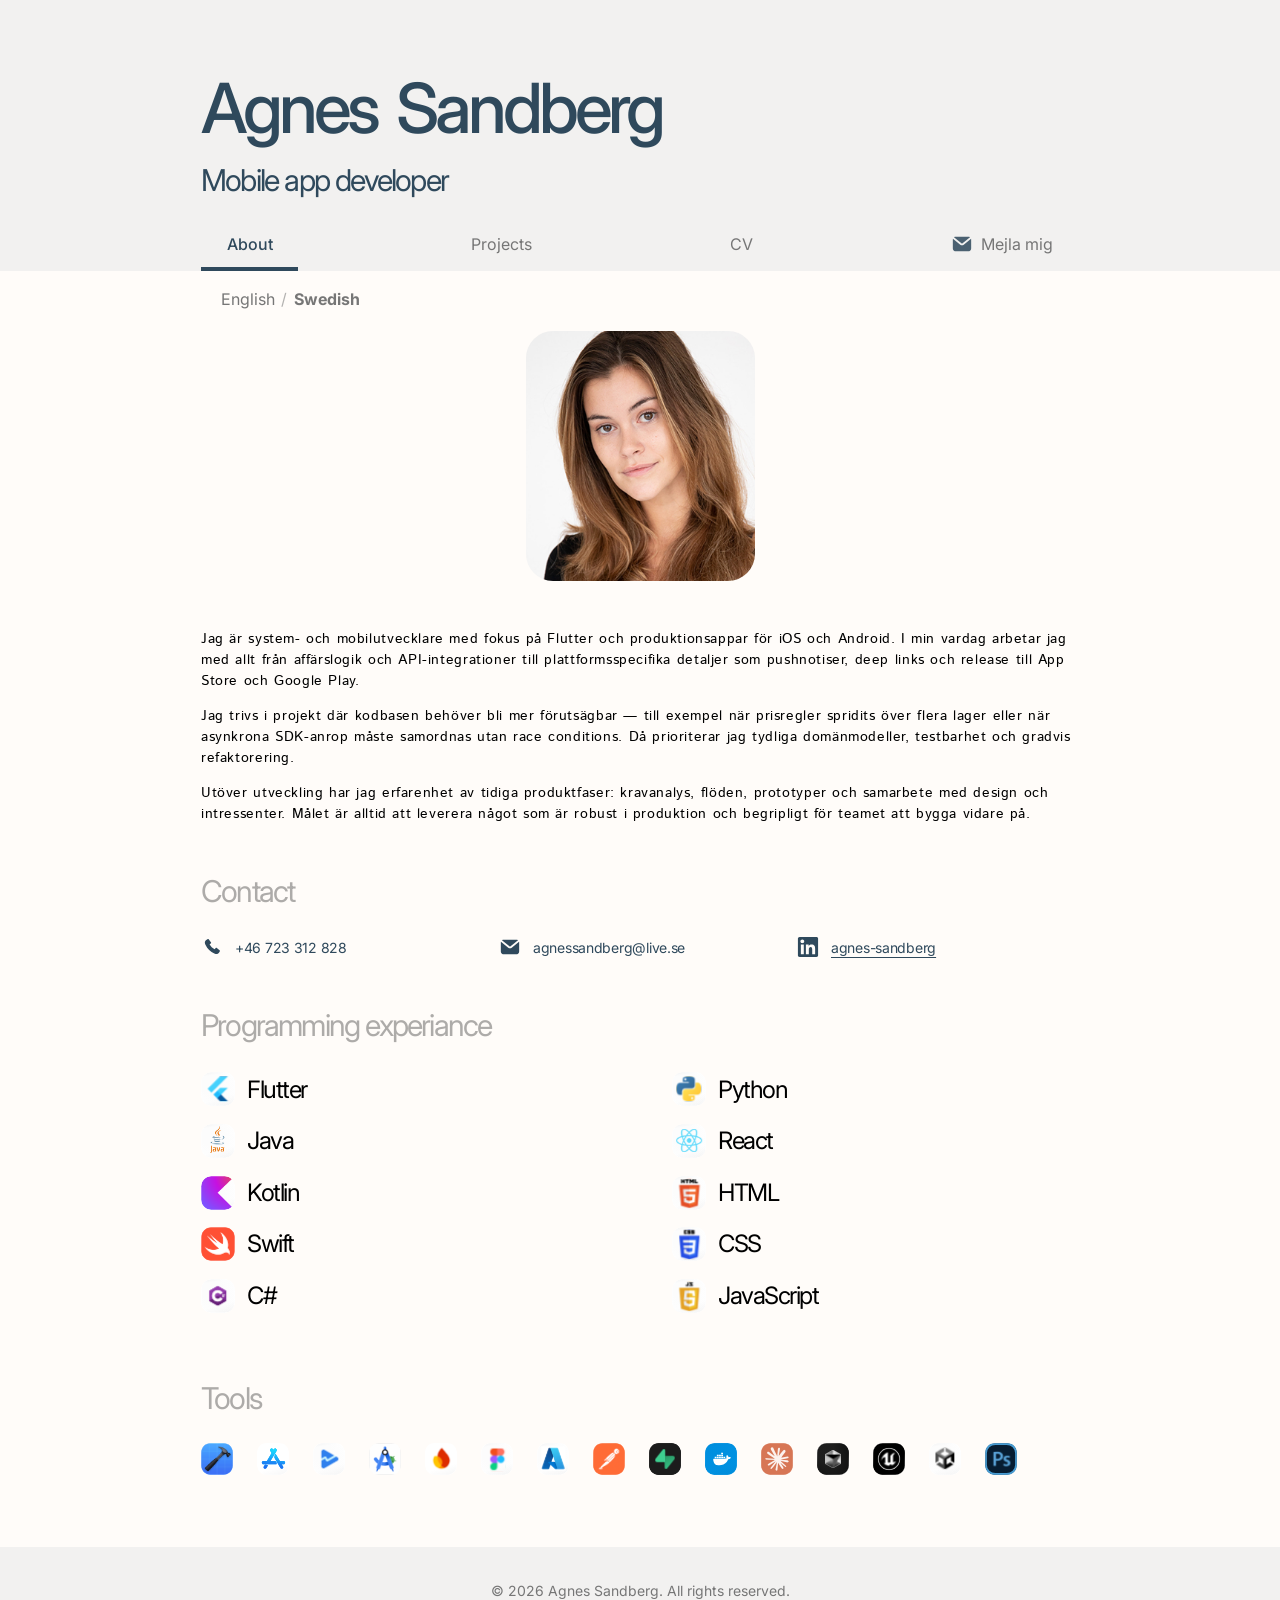
==== about.html @ 4c8c2606 "Add portfolio static site for GitHub Pages. Co-authored-by: Cursor <cursoragent@cursor.com>" ====
<!DOCTYPE html>
<html lang="sv" data-base="./">
<head>
  <meta charset="UTF-8">
  <meta name="viewport" content="width=device-width, initial-scale=1.0">
  <meta name="description" content="About Agnes Sandberg — mobile app developer.">
  <title>About | Agnes Sandberg</title>
  <link rel="preconnect" href="https://fonts.googleapis.com">
  <link rel="preconnect" href="https://fonts.gstatic.com" crossorigin>
  <link href="https://fonts.googleapis.com/css2?family=Inter:wght@400;500;600;700&family=Istok+Web:wght@400&display=swap" rel="stylesheet">
  <link rel="stylesheet" href="style.css">
  <script type="module" src="javascript/main.js"></script>
</head>
<body data-page="about" class="site-theme-figma">
  <a class="visually-hidden" href="#main">Skip to content</a>
  <div data-component="site-header"></div>

  <main id="main" class="page-main page-main--about">
    <div class="page-wrap about-stack">
      <div class="about-intro">
        <img class="about-intro__photo" data-about-profile-image src="" alt="Agnes Sandberg" width="229" height="250" loading="eager">
        <div class="about-intro__bio" data-about-bio></div>
      </div>

      <section class="about-section about-section--contact" aria-labelledby="about-contact-heading">
        <h2 class="section-label" id="about-contact-heading" data-about-contact-heading>Contact</h2>
        <div data-about-contact></div>
      </section>

      <section class="about-section about-section--skills" aria-labelledby="about-skills-heading">
        <h2 class="section-label" id="about-skills-heading" data-about-skills-heading>Programming experience</h2>
        <div data-about-skills></div>
      </section>

      <section class="about-section about-section--tools" aria-labelledby="about-tools-heading">
        <h2 class="section-label" id="about-tools-heading" data-about-tools-heading>Tools</h2>
        <div data-about-tools></div>
      </section>
    </div>
  </main>

  <div data-component="site-footer"></div>
</body>
</html>
---- style.css ----
/* Design tokens */
:root {
  --color-bg: #fafaf8;
  --color-surface: #f0f1ef;
  --color-text: #252b35;
  --color-text-muted: #5a6472;
  --color-accent: #6b83b5;
  --color-accent-soft: rgba(107, 131, 181, 0.12);
  --color-border: rgba(37, 43, 53, 0.1);
  --color-code-bg: #eef0ed;

  --font-sans: "Segoe UI", system-ui, -apple-system, sans-serif;
  --font-mono: ui-monospace, "SF Mono", Menlo, monospace;

  --space-xs: 0.5rem;
  --space-sm: 0.75rem;
  --space-md: 1rem;
  --space-lg: 1.5rem;
  --space-xl: 2rem;
  --space-2xl: 3rem;
  --space-3xl: 4.5rem;

  --radius-sm: 6px;
  --radius-md: 10px;
  --radius-lg: 16px;

  --container: 68rem;
  --page-max: 56rem;
  --header-height: 5.5rem;
  --subnav-height: 3rem;
  --color-nav: #46586d;
  --color-brand: #3d4f63;

  --shadow-soft: 0 1px 2px rgba(37, 43, 53, 0.04);
}

*,
*::before,
*::after {
  box-sizing: border-box;
}

html {
  scroll-behavior: smooth;
}

body {
  margin: 0;
  min-height: 100vh;
  display: flex;
  flex-direction: column;
  font-family: var(--font-sans);
  font-size: 1.0625rem;
  line-height: 1.65;
  color: var(--color-text);
  background: var(--color-bg);
  -webkit-font-smoothing: antialiased;
}

img {
  max-width: 100%;
  height: auto;
  display: block;
}

a {
  color: var(--color-accent);
  text-decoration-thickness: 1px;
  text-underline-offset: 0.15em;
}

a:hover {
  color: #556a96;
}

h1,
h2,
h3,
h4 {
  line-height: 1.2;
  font-weight: 650;
  letter-spacing: -0.02em;
  margin: 0 0 var(--space-md);
}

h1 {
  font-size: clamp(2rem, 4vw, 2.75rem);
}

h2 {
  font-size: clamp(1.5rem, 2.5vw, 1.875rem);
}

h3 {
  font-size: 1.25rem;
}

p {
  margin: 0 0 var(--space-md);
}

ul,
ol {
  margin: 0 0 var(--space-md);
  padding-left: 1.25rem;
}

.container {
  width: min(100% - var(--space-xl), var(--container));
  margin-inline: auto;
}

.visually-hidden {
  position: absolute;
  width: 1px;
  height: 1px;
  padding: 0;
  margin: -1px;
  overflow: hidden;
  clip: rect(0, 0, 0, 0);
  white-space: nowrap;
  border: 0;
}

.muted {
  color: var(--color-text-muted);
}

.eyebrow {
  font-size: 0.8125rem;
  font-weight: 600;
  letter-spacing: 0.06em;
  text-transform: uppercase;
  color: var(--color-text-muted);
  margin: 0 0 var(--space-xs);
}

.lead {
  font-size: 1.2rem;
  color: var(--color-text-muted);
  max-width: 42rem;
}

.page-wrap {
  width: min(100% - var(--space-xl), var(--page-max));
  margin-inline: auto;
}

.page-main {
  padding-bottom: var(--space-3xl);
}

/* Site chrome (PDF layout) */
.site-chrome {
  padding-top: var(--space-xl);
  margin-bottom: var(--space-2xl);
}

.site-chrome__top {
  display: grid;
  grid-template-columns: 1fr auto;
  align-items: start;
  gap: var(--space-md);
  position: relative;
}

.site-brand__link {
  text-decoration: none;
  color: inherit;
}

.site-brand__name {
  display: block;
  font-family: Georgia, "Times New Roman", serif;
  font-size: clamp(2.5rem, 6vw, 3.75rem);
  font-weight: 400;
  letter-spacing: -0.02em;
  color: var(--color-brand);
  line-height: 1.05;
}

.site-brand__title {
  display: block;
  margin-top: 0.35rem;
  font-size: 1.05rem;
  color: var(--color-nav);
}

.lang-switch {
  display: inline-flex;
  align-items: center;
  gap: 0.15rem;
  font-size: 0.95rem;
  color: var(--color-nav);
}

.lang-switch__btn {
  border: 0;
  background: none;
  padding: 0.15rem 0.25rem;
  cursor: pointer;
  font: inherit;
  color: inherit;
}

.lang-switch__btn.is-active {
  font-weight: 700;
  color: var(--color-text);
}

.lang-switch__sep {
  opacity: 0.55;
}

.primary-nav {
  display: flex;
  flex-wrap: wrap;
  justify-content: center;
  gap: var(--space-xl);
  margin-top: var(--space-xl);
}

.primary-nav__link {
  display: inline-flex;
  align-items: center;
  gap: 0.35rem;
  color: var(--color-nav);
  text-decoration: none;
  font-size: 1.05rem;
  padding-bottom: 0.35rem;
  border-bottom: 2px solid transparent;
}

.primary-nav__link:hover,
.primary-nav__link.is-active {
  color: var(--color-text);
  border-bottom-color: var(--color-brand);
}

.primary-nav__email-icon {
  opacity: 0.85;
}

.site-nav__toggle {
  display: none;
  border: 0;
  background: transparent;
  padding: var(--space-xs);
  cursor: pointer;
  grid-column: 2;
  justify-self: end;
}

.site-nav__toggle-bar {
  display: block;
  width: 1.35rem;
  height: 2px;
  margin: 5px 0;
  background: var(--color-text);
}

/* Footer */
.site-footer {
  margin-top: auto;
  padding: var(--space-lg) 0;
  background: var(--color-surface);
}

.site-footer__inner {
  display: flex;
  flex-wrap: wrap;
  align-items: center;
  justify-content: space-between;
  gap: var(--space-md);
}

.site-footer__copy {
  margin: 0;
  color: var(--color-text-muted);
  font-size: 0.8125rem;
}

/* ─── Figma site theme (shared: header, footer, tokens) ─── */
body.site-theme-figma {
  --color-figma-slate: #2f495c;
  --color-figma-muted: #767676;
  --color-figma-band: #f2f1f0;
  --color-figma-canvas: #fffcf9;
  --color-figma-heading-soft: rgba(0, 0, 0, 0.32);
  /* About / landing (e.g. node 1101:70): content column max 878px */
  --figma-content-max: 54.875rem; /* 878px */
  /* Projects listing + cards (e.g. node 1101:341): wider UI max 1369px */
  --figma-layout-max: 85.5625rem; /* 1369px */
  --figma-header-pad-inline: clamp(1rem, 4vw, 4.125rem); /* up to 66px */
  --figma-body-pad-inline: 1rem; /* 16px */

  font-family:
    Inter,
    system-ui,
    -apple-system,
    sans-serif;
  color: var(--color-figma-slate);
  background: var(--color-figma-canvas);
}

body.site-theme-figma .page-main {
  box-sizing: border-box;
  padding-inline: var(--figma-body-pad-inline);
}

body.site-theme-figma .page-wrap {
  box-sizing: border-box;
  max-width: var(--figma-content-max);
  width: min(100%, var(--figma-content-max));
}

body.site-theme-figma[data-page="projects"] .page-wrap,
body.site-theme-figma[data-page="project-viking"] .page-wrap {
  max-width: var(--figma-layout-max);
  width: min(100%, var(--figma-layout-max));
}

body.site-theme-figma .site-chrome {
  padding-top: 0;
  margin-bottom: 0;
}

body.site-theme-figma .site-chrome__band {
  background: var(--color-figma-band);
  padding: 1.1875rem 0 0;
  padding-inline: var(--figma-header-pad-inline);
}

body.site-theme-figma .site-nav__toggle {
  display: none;
}

body.site-theme-figma .site-chrome__top--figma {
  display: flex;
  align-items: flex-start;
  justify-content: space-between;
  gap: var(--space-md);
  padding-top: 3rem;
  padding-bottom: 1rem;
  padding-inline: 0;
}

body.site-theme-figma .site-brand--figma .site-brand__link {
  text-decoration: none;
  color: inherit;
}

body.site-theme-figma .site-brand__name--split {
  display: flex;
  flex-wrap: wrap;
  align-items: baseline;
  gap: 1.1875rem;
  font-family: Inter, system-ui, sans-serif;
  font-weight: 500;
  font-size: clamp(1.5rem, 5.4vw, 4.375rem);
  line-height: 1.2;
  letter-spacing: -0.06em;
  color: var(--color-figma-slate);
}

body.site-theme-figma .site-brand__title {
  margin-top: 0.75rem;
  font-family: Inter, system-ui, sans-serif;
  font-weight: 400;
  font-size: clamp(1.125rem, 2.35vw, 2.5rem);
  line-height: 1.2;
  letter-spacing: -0.06em;
  color: var(--color-figma-slate);
}

body.site-theme-figma .primary-nav--figma {
  display: flex;
  flex-wrap: nowrap;
  justify-content: space-between;
  align-items: flex-end;
  gap: 0;
  margin: 0.4375rem auto 0;
  /* padding: 0.4375rem var(--space-md) 0.25rem; */
}

body.site-theme-figma .primary-nav--figma .primary-nav__link {
  flex: 0 1 auto;
  min-width: 0;
  justify-content: center;
  padding: 0.625rem clamp(0.75rem, 2vw, 2rem) 0.625rem;
  font-size: 1rem;
  font-weight: 400;
  color: var(--color-figma-muted);
  border-bottom: 4px solid transparent;
  border-radius: 0;
  text-decoration: none;
}

body.site-theme-figma .primary-nav--figma .primary-nav__link:hover {
  color: var(--color-figma-slate);
  border-bottom-color: transparent;
}

body.site-theme-figma .primary-nav--figma .primary-nav__link.is-active {
  font-weight: 500;
  color: var(--color-figma-slate);
  border-bottom-color: var(--color-figma-slate);
}

body.site-theme-figma .primary-nav__link--email .primary-nav__email-inner {
  display: inline-flex;
  align-items: center;
  gap: 0.5rem;
}

body.site-theme-figma .primary-nav__link--email .primary-nav__email-label {
  white-space: nowrap;
}

@media (max-width: 720px) {
  body.site-theme-figma .primary-nav__link--email .primary-nav__email-label {
    position: absolute;
    width: 1px;
    height: 1px;
    padding: 0;
    margin: -1px;
    overflow: hidden;
    clip: rect(0, 0, 0, 0);
    white-space: nowrap;
    border: 0;
  }

  body.site-theme-figma .primary-nav--figma .primary-nav__link--email {
    padding-inline: 0.625rem;
  }
}

body.site-theme-figma .site-chrome__lang--figma-after {
  box-sizing: border-box;
  padding: 0.75rem var(--figma-body-pad-inline) 0;
  padding-bottom: 0.75rem;
  max-width: min(
    var(--figma-content-max),
    calc(100vw - 2 * var(--figma-body-pad-inline))
  );
  margin-inline: auto;
}

body.site-theme-figma[data-page="projects"] .site-chrome__lang--figma-after,
body.site-theme-figma[data-page="project-viking"]
  .site-chrome__lang--figma-after {
  max-width: min(
    var(--figma-layout-max),
    calc(100vw - 2 * var(--figma-body-pad-inline))
  );
}

body.site-theme-figma .lang-switch {
  font-size: 1rem;
  color: var(--color-figma-muted);
}

body.site-theme-figma .lang-switch__btn.is-active {
  font-weight: 700;
  color: var(--color-figma-muted);
}

body[data-page="about"] .page-main--about {
  background: color(display-p3 1 0.9883 0.9766);
  padding-top: 0.25rem;
  padding-bottom: var(--space-3xl);
}

body[data-page="about"] .about-stack {
  display: flex;
  flex-direction: column;
  gap: 3rem;
  padding: 0;
}

body[data-page="about"] .about-intro {
  display: flex;
  flex-direction: column;
  align-items: center;
  gap: 3rem;
  margin: 0;
  text-align: center;
}

body[data-page="about"] .about-intro__photo {
  width: 14.3125rem;
  max-width: 100%;
  height: 15.625rem;
  object-fit: cover;
  border-radius: 1.6875rem;
}

body[data-page="about"] .about-intro__bio {
  width: 100%;
  font-family: "Istok Web", Inter, system-ui, sans-serif;
  font-size: 0.875rem;
  line-height: 1.5;
  letter-spacing: 0.04375em;
  color: #000;
  text-align: left;
}

body[data-page="about"] .about-intro__bio p {
  margin: 0 0 1em;
  font-size: inherit;
  line-height: inherit;
  text-align: left;
  color: #000;
}

body[data-page="about"] .about-intro__bio p:last-child {
  margin-bottom: 0;
}

body[data-page="about"] .about-section {
  margin: 0;
  padding: 0;
  border: 0;
}

body[data-page="about"] .about-section--skills {
  padding-bottom: 0.25rem;
}

body[data-page="about"] .section-label {
  font-family: Inter, system-ui, sans-serif;
  font-size: 1.875rem;
  font-weight: 400;
  line-height: 1.2;
  letter-spacing: -0.06em;
  color: var(--color-figma-heading-soft);
  margin: 0 0 1.6875rem;
}

body[data-page="about"] .contact-row {
  display: grid;
  grid-template-columns: repeat(auto-fit, minmax(200px, 1fr));
  align-items: start;
  gap: 0.75rem 1rem;
}

body[data-page="about"] .contact-item {
  box-sizing: border-box;
  min-width: min(200px, 100%);
  max-width: 100%;
  display: flex;
  flex-direction: row;
  flex-wrap: nowrap;
  align-items: center;
  gap: 0.75rem;
  font-size: 0.875rem;
  letter-spacing: -0.02em;
  color: var(--color-figma-slate);
  text-decoration: none;
}

body[data-page="about"] .contact-item img {
  flex-shrink: 0;
}

body[data-page="about"] .contact-item span {
  min-width: 0;
  word-break: break-word;
}

body[data-page="about"] .contact-item--linkedin span {
  text-decoration: underline;
  text-underline-position: from-font;
}

body[data-page="about"] .skill-columns {
  display: grid;
  grid-template-columns: 1fr;
  gap: 0.75rem clamp(1.5rem, 5vw, 8rem);
  align-items: start;
}

@media (min-width: 480px) {
  body[data-page="about"] .skill-columns {
    grid-template-columns: repeat(2, minmax(0, 1fr));
  }
}

body[data-page="about"] .skill-row {
  display: grid;
  grid-template-columns: 34px 1fr auto;
  align-items: center;
  gap: 0.75rem;
  margin-bottom: 0.75rem;
  font-size: 1rem;
}

body[data-page="about"] .skill-row__icon {
  width: 34px;
  height: 34px;
  border-radius: 10px;
}

body[data-page="about"] .skill-row__name {
  font-size: 1.5rem;
  font-weight: 400;
  letter-spacing: -0.06em;
  color: #000;
}

body[data-page="about"] .skill-dots {
  gap: 0.35rem;
}

body[data-page="about"] .skill-dots__dot {
  width: 0.55rem;
  height: 0.55rem;
  border-color: var(--color-figma-slate);
}

body[data-page="about"] .skill-dots__dot.is-filled {
  background: var(--color-figma-slate);
}

body[data-page="about"] .tools-row {
  display: flex;
  flex-wrap: wrap;
  list-style: none;
  padding: 0;
  margin: 0;
  align-items: center;
  gap: 1.25rem 1.5rem;
  justify-content: flex-start;
}

body[data-page="about"] .tool-icon__object,
body[data-page="about"] .tool-icon__img {
  width: 2rem;
  height: 2rem;
}

body.site-theme-figma .site-footer {
  background: var(--color-figma-band);
  padding: var(--space-xl) var(--figma-body-pad-inline);
}

body.site-theme-figma .site-footer__inner {
  box-sizing: border-box;
  max-width: var(--figma-content-max);
  width: 100%;
  margin-inline: auto;
  justify-content: center;
  text-align: center;
}

body.site-theme-figma[data-page="projects"] .site-footer__inner,
body.site-theme-figma[data-page="project-viking"] .site-footer__inner {
  max-width: var(--figma-layout-max);
}

body.site-theme-figma .site-footer__copy {
  font-size: 0.875rem;
  color: var(--color-figma-muted);
  width: 100%;
}

@media (max-width: 720px) {
  body.site-theme-figma .site-chrome__top--figma {
    padding-top: 2.1875rem;
  }

  body.site-theme-figma .primary-nav--figma {
    flex-wrap: wrap;
    justify-content: space-between;
    row-gap: 0.25rem;
  }

  body.site-theme-figma .site-brand__name--split {
    font-size: 1.5rem;
    gap: 1.1875rem;
  }

  body.site-theme-figma .site-brand__title {
    font-size: 1.125rem;
    letter-spacing: 0.06em;
  }

  body[data-page="about"] .about-intro__bio {
    font-size: 0.8125rem;
    letter-spacing: 0.05em;
  }

  body[data-page="about"] .skill-row__name {
    font-size: 1.125rem;
  }
}

/* About page (legacy layout for any future non–landing about views) */
body:not(.site-theme-figma) .about-intro {
  display: grid;
  gap: var(--space-xl);
  margin-bottom: var(--space-2xl);
}

@media (min-width: 768px) {
  body:not(.site-theme-figma) .about-intro {
    grid-template-columns: 220px 1fr;
    align-items: start;
  }
}

body:not(.site-theme-figma) .about-intro__photo {
  width: 100%;
  max-width: 220px;
  border-radius: var(--radius-md);
  object-fit: cover;
}

body:not(.site-theme-figma) .about-intro__bio p {
  font-size: 0.8125rem;
  line-height: 1.7;
  color: var(--color-text);
}

body:not(.site-theme-figma) .about-section {
  margin-bottom: var(--space-2xl);
  padding-top: var(--space-lg);
  border-top: 1px solid var(--color-border);
}

body:not(.site-theme-figma) .about-section--tools {
  border-top: 0;
  padding-top: 0;
}

body:not(.site-theme-figma) .section-label {
  font-size: 0.8125rem;
  font-weight: 400;
  color: var(--color-text-muted);
  margin-bottom: var(--space-lg);
}

body:not(.site-theme-figma) .contact-row {
  display: grid;
  gap: var(--space-md);
}

@media (min-width: 640px) {
  body:not(.site-theme-figma) .contact-row {
    grid-template-columns: repeat(3, 1fr);
  }
}

body:not(.site-theme-figma) .contact-item {
  box-sizing: border-box;
  min-width: 200px;
  max-width: 100%;
  display: inline-flex;
  flex-direction: row;
  flex-wrap: nowrap;
  align-items: center;
  gap: var(--space-sm);
  color: var(--color-text);
  text-decoration: none;
  font-size: 0.8125rem;
}

body:not(.site-theme-figma) .contact-item img {
  flex-shrink: 0;
}

body:not(.site-theme-figma) .contact-item span {
  min-width: 0;
  word-break: break-word;
}

body:not(.site-theme-figma) .contact-item:hover {
  color: var(--color-accent);
}

body:not(.site-theme-figma) .skill-columns {
  display: grid;
  gap: var(--space-lg);
}

@media (min-width: 640px) {
  body:not(.site-theme-figma) .skill-columns {
    grid-template-columns: 1fr 1fr;
    gap: var(--space-2xl);
  }
}

.skill-column {
  list-style: none;
  padding: 0;
  margin: 0;
}

body:not(.site-theme-figma) .skill-row {
  display: grid;
  grid-template-columns: 40px 1fr auto;
  align-items: center;
  gap: var(--space-sm);
  margin-bottom: 0.85rem;
  font-size: 0.8125rem;
}

body:not(.site-theme-figma) .skill-row__icon {
  width: 40px;
  height: 40px;
  border-radius: 6px;
  object-fit: contain;
  flex-shrink: 0;
  /* Figma exports often embed PNGs inside SVG — larger slot = less upscaling blur */
}

body:not(.site-theme-figma) .skill-dots {
  display: inline-flex;
  gap: 0.2rem;
}

body:not(.site-theme-figma) .skill-dots__dot {
  width: 0.45rem;
  height: 0.45rem;
  border-radius: 50%;
  border: 1px solid var(--color-nav);
  background: transparent;
}

body:not(.site-theme-figma) .skill-dots__dot.is-filled {
  background: var(--color-nav);
}

body:not(.site-theme-figma) .tools-row {
  display: flex;
  flex-wrap: wrap;
  gap: var(--space-md);
  list-style: none;
  padding: 0;
  margin: 0;
  align-items: center;
}

body:not(.site-theme-figma) .tool-icon__object,
body:not(.site-theme-figma) .tool-icon__img {
  width: 3rem;
  height: 3rem;
  display: block;
  pointer-events: none;
  object-fit: contain;
}

/* Projects page panels */
.projects-stack {
  display: flex;
  flex-direction: column;
  gap: var(--space-xl);
}

.project-panel {
  background: var(--color-surface);
  border-radius: var(--radius-lg);
  padding: var(--space-xl);
}

.project-panel__head {
  display: flex;
  flex-wrap: wrap;
  align-items: flex-start;
  justify-content: space-between;
  gap: var(--space-md);
  margin-bottom: var(--space-lg);
}

.project-panel__identity {
  display: flex;
  gap: var(--space-md);
  align-items: center;
}

.project-panel__logo {
  width: 3rem;
  height: 3rem;
  border-radius: 12px;
  object-fit: cover;
}

.project-panel__title {
  font-size: 1.125rem;
  margin: 0 0 0.15rem;
  font-weight: 650;
}

.project-panel__role {
  margin: 0;
  font-size: 0.8125rem;
  color: var(--color-text-muted);
}

.project-panel__period {
  margin: 0;
  font-size: 0.8125rem;
  color: var(--color-text-muted);
}

.project-panel__body {
  display: grid;
  gap: var(--space-xl);
}

@media (min-width: 900px) {
  .project-panel__body {
    grid-template-columns: minmax(0, 1.15fr) minmax(0, 1fr);
    align-items: start;
  }
}

.project-panel__description {
  font-size: 0.8125rem;
  line-height: 1.65;
  color: var(--color-text);
}

.project-panel__bullets {
  font-size: 0.8125rem;
  line-height: 1.65;
  padding-left: 1.1rem;
  margin-top: var(--space-md);
}

.project-panel__case {
  margin: var(--space-md) 0 0;
  font-size: 0.8125rem;
}

.project-panel__case a {
  text-decoration: none;
  font-weight: 600;
}

.project-panel__screenshot {
  width: 100%;
  border-radius: var(--radius-md);
}

.store-badges {
  display: flex;
  flex-wrap: wrap;
  gap: var(--space-sm);
  margin-top: var(--space-md);
}

.store-badge {
  display: inline-block;
  line-height: 0;
}

.store-badge img {
  height: 2rem;
  width: auto;
}

.tag-list--project {
  margin-top: 0;
  margin-bottom: var(--space-md);
}

/* Projects page — Figma (node 1101:341) */
body.site-theme-figma[data-page="projects"] .page-main,
body.site-theme-figma[data-page="project-viking"] .page-main {
  background: var(--color-figma-canvas);
  padding-top: 0.5rem;
}

body.site-theme-figma[data-page="projects"] .projects-stack {
  gap: 1.5rem;
  padding: 0 0 var(--space-3xl);
}

body.site-theme-figma .project-panel {
  background: #f7f3ef;
  border-radius: 10px;
  box-shadow:
    0 4px 9px rgba(225, 225, 225, 0.47),
    0 1px 20.6px rgba(0, 0, 0, 0.04);
  padding: 0;
  overflow: hidden;
  max-width: 100%;
}

body.site-theme-figma .project-panel__body {
  gap: 0;
}

@media (min-width: 900px) {
  body.site-theme-figma .project-panel__body {
    /* Figma: ~963px text + ~406px preview @ 1369px card width */
    grid-template-columns: minmax(18.75rem, 1fr) minmax(15rem, 25.375rem);
    align-items: stretch;
  }
}

body.site-theme-figma .project-panel__copy {
  display: flex;
  flex-direction: column;
  gap: 1.5rem;
  background: #fff;
  padding: 1rem 1rem 1.6875rem;
  min-width: 0;
}

body.site-theme-figma .project-panel__head {
  display: flex;
  flex-wrap: wrap;
  align-items: flex-start;
  justify-content: space-between;
  gap: 1rem 1.25rem;
  margin: 0;
}

body.site-theme-figma .project-panel__identity {
  align-items: flex-start;
  gap: 0.75rem;
}

body.site-theme-figma .project-panel__titles {
  display: flex;
  flex-direction: column;
  gap: 0.375rem;
  min-width: 0;
}

body.site-theme-figma .project-panel__logo {
  width: 3.5625rem;
  height: 3.5625rem;
  min-width: 3.5625rem;
  border-radius: 10px;
}

body.site-theme-figma .project-panel__title {
  font-family: Inter, system-ui, sans-serif;
  font-size: 1.5rem;
  font-weight: 400;
  line-height: 1.05;
  letter-spacing: 0.015em;
  color: var(--color-figma-slate);
  margin: 0;
}

body.site-theme-figma .project-panel__role {
  font-family: Inter, system-ui, sans-serif;
  font-size: 1.125rem;
  font-weight: 500;
  line-height: 1.2;
  letter-spacing: 0.01em;
  color: #747474;
  margin: 0;
}

body.site-theme-figma .project-panel__period {
  font-family: Inter, system-ui, sans-serif;
  font-size: 0.875rem;
  font-weight: 400;
  line-height: 1.69;
  letter-spacing: 0.01em;
  color: #747474;
  margin: 0;
  white-space: nowrap;
}

body.site-theme-figma .tag-list.tag-list--project {
  gap: 0.375rem;
  margin: 0;
}

body.site-theme-figma .tag-list--project .tag {
  padding: 0.25rem 0.4375rem;
  border-radius: 5px;
  font-size: 0.5625rem;
  font-weight: 400;
  letter-spacing: 0.04em;
  text-transform: none;
  border: 0;
  background: #ece7e2;
  color: var(--color-figma-slate);
}

body.site-theme-figma .project-panel__text-block {
  display: flex;
  flex-direction: column;
  gap: 0.75rem;
  font-family: "Istok Web", Inter, system-ui, sans-serif;
  font-size: 0.75rem;
  line-height: 1.5;
  letter-spacing: 0.05em;
  color: #000;
}

body.site-theme-figma .project-panel__description {
  margin: 0;
  font-size: inherit;
  line-height: inherit;
  color: inherit;
}

body.site-theme-figma .project-panel__bullets {
  margin: 0;
  padding-left: 1.125rem;
  font-size: inherit;
  line-height: inherit;
  color: inherit;
}

body.site-theme-figma .project-panel__bullets li {
  margin-bottom: 0.1875rem;
}

body.site-theme-figma .project-panel__bullets li:last-child {
  margin-bottom: 0;
}

body.site-theme-figma .project-panel__case {
  margin: 0;
  font-family: Inter, system-ui, sans-serif;
  font-size: 0.8125rem;
}

body.site-theme-figma .project-panel__case a {
  color: var(--color-figma-slate);
}

body.site-theme-figma .project-panel__visual {
  display: flex;
  flex-direction: column;
  align-items: center;
  justify-content: center;
  background: var(--color-figma-band);
  padding: 1.5rem 1rem 0.75rem;
  gap: 0.75rem;
}

body.site-theme-figma .project-panel__screenshot-wrap {
  max-width: 22.375rem;
  width: 100%;
  margin: 0 auto;
  border-radius: 10px;
  line-height: 0;
  filter: drop-shadow(0 2px 3.3px rgba(0, 0, 0, 0.25));
}

body.site-theme-figma .project-panel__screenshot {
  display: block;
  max-width: 100%;
  width: 100%;
  height: auto;
  border-radius: 10px;
  image-rendering: auto;
}

body.site-theme-figma .store-badges {
  justify-content: center;
  margin-top: 0;
  width: 100%;
}

/* CV page */
.cv-layout {
  display: grid;
  gap: var(--space-lg);
  justify-items: center;
}

@media (min-width: 900px) {
  .cv-layout {
    grid-template-columns: minmax(0, 1fr) auto;
    align-items: start;
    justify-items: stretch;
  }
}

.cv-preview {
  width: 100%;
  background: #fff;
  border-radius: var(--radius-md);
  box-shadow: var(--shadow-soft);
  overflow: hidden;
  min-height: 70vh;
}

.cv-preview__frame {
  width: 100%;
  height: 80vh;
  border: 0;
}

.btn--download {
  background: var(--color-brand);
  color: #fff;
  padding: 0.75rem 1.75rem;
  border-radius: 999px;
  text-decoration: none;
  font-size: 0.9375rem;
  white-space: nowrap;
}

.btn--download:hover {
  background: #33465a;
  color: #fff;
}

/* Buttons */
.btn {
  display: inline-flex;
  align-items: center;
  justify-content: center;
  gap: var(--space-xs);
  padding: 0.65rem 1.1rem;
  border-radius: var(--radius-sm);
  font-weight: 600;
  font-size: 0.9375rem;
  text-decoration: none;
  border: 1px solid transparent;
  cursor: pointer;
  transition:
    background 0.15s ease,
    color 0.15s ease,
    border-color 0.15s ease;
}

.btn--primary {
  background: var(--color-accent);
  color: #fff;
}

.btn--primary:hover {
  background: #5a739f;
  color: #fff;
}

.btn--ghost {
  background: transparent;
  color: var(--color-text);
  border-color: var(--color-border);
}

.btn--ghost:hover {
  border-color: var(--color-accent);
  color: var(--color-accent);
}

.btn--store {
  background: var(--color-bg);
  color: var(--color-text);
  border-color: var(--color-border);
  box-shadow: var(--shadow-soft);
}

.btn--store:hover {
  border-color: var(--color-accent);
}

.store-links {
  display: flex;
  flex-wrap: wrap;
  gap: var(--space-sm);
  margin-top: var(--space-md);
}

/* Hero */
.page-hero {
  padding: var(--space-3xl) 0 var(--space-2xl);
}

.page-hero--compact {
  padding-bottom: var(--space-lg);
}

.hero-actions {
  display: flex;
  flex-wrap: wrap;
  gap: var(--space-sm);
  margin-top: var(--space-lg);
}

/* Sections */
.section {
  padding: var(--space-2xl) 0;
}

.section--surface {
  background: var(--color-surface);
}

.section__header {
  margin-bottom: var(--space-xl);
  max-width: 40rem;
}

.section__header p:last-child {
  margin-bottom: 0;
}

/* Tags */
.tag-list {
  display: flex;
  flex-wrap: wrap;
  gap: var(--space-xs);
  list-style: none;
  padding: 0;
  margin: var(--space-md) 0 0;
}

.tag {
  display: inline-block;
  padding: 0.15rem 0.5rem;
  border-radius: 999px;
  font-size: 0.6875rem;
  font-weight: 500;
  background: rgba(255, 255, 255, 0.65);
  border: 1px solid var(--color-border);
  color: var(--color-text-muted);
}

.highlight-list {
  margin-top: var(--space-md);
}

.highlight-list li {
  margin-bottom: var(--space-sm);
}

.highlight-list li::marker {
  color: var(--color-accent);
}

/* Project cards */
.projects-grid {
  display: grid;
  gap: var(--space-2xl);
}

.project-card {
  display: grid;
  gap: var(--space-xl);
  padding-bottom: var(--space-2xl);
  border-bottom: 1px solid var(--color-border);
}

.project-card:last-child {
  border-bottom: 0;
  padding-bottom: 0;
}

@media (min-width: 768px) {
  .project-card {
    grid-template-columns: minmax(0, 1.1fr) minmax(0, 1.4fr);
    align-items: start;
  }

  .project-card--compact {
    grid-template-columns: 1fr;
  }
}

.project-card__media {
  border-radius: var(--radius-lg);
  overflow: hidden;
  background: var(--color-surface);
}

.project-card__media img {
  width: 100%;
  aspect-ratio: 16 / 10;
  object-fit: cover;
}

.project-card__title {
  margin-bottom: var(--space-xs);
}

.project-card__role {
  color: var(--color-text-muted);
  font-size: 0.9375rem;
  margin-bottom: var(--space-md);
}

.project-card__intro {
  color: var(--color-text-muted);
}

.project-card__status {
  font-size: 0.875rem;
  color: var(--color-accent);
  margin: 0;
}

.project-card__link {
  display: inline-block;
  margin-top: var(--space-lg);
  font-weight: 600;
  text-decoration: none;
}

.project-card__link:hover {
  text-decoration: underline;
}

.project-card__link--muted {
  color: var(--color-text-muted);
  cursor: default;
}

/* Project case study */
.project-hero {
  padding: var(--space-2xl) 0 var(--space-lg);
}

.project-hero__meta {
  display: flex;
  flex-wrap: wrap;
  gap: var(--space-sm) var(--space-lg);
  color: var(--color-text-muted);
  font-size: 0.9375rem;
  margin-bottom: var(--space-md);
}

.project-subnav {
  position: sticky;
  top: 0;
  z-index: 40;
  background: rgba(250, 250, 248, 0.95);
  backdrop-filter: blur(8px);
  border-bottom: 1px solid var(--color-border);
}

.project-subnav__inner {
  display: flex;
  gap: var(--space-md);
  overflow-x: auto;
  padding-block: var(--space-sm);
  scrollbar-width: none;
}

.project-subnav__inner::-webkit-scrollbar {
  display: none;
}

.project-subnav__link {
  flex: 0 0 auto;
  padding: 0.35rem 0;
  font-size: 0.875rem;
  font-weight: 550;
  color: var(--color-text-muted);
  text-decoration: none;
  white-space: nowrap;
  border-bottom: 2px solid transparent;
}

.project-subnav__link:hover,
.project-subnav__link.is-active {
  color: var(--color-text);
  border-bottom-color: var(--color-accent);
}

.case-section {
  padding: var(--space-2xl) 0;
  scroll-margin-top: calc(var(--header-height) + var(--subnav-height) + 0.5rem);
}

.case-section:nth-child(even) {
  background: var(--color-surface);
}

.case-section__inner {
  display: grid;
  gap: var(--space-xl);
}

@media (min-width: 960px) {
  .case-section__inner--split {
    grid-template-columns: minmax(0, 1fr) minmax(0, 1fr);
    align-items: start;
  }
}

.case-block {
  max-width: 42rem;
}

.case-block--wide {
  max-width: none;
}

.case-block h3 {
  margin-top: var(--space-xl);
}

.case-block h3:first-child {
  margin-top: 0;
}

/* Code */
pre {
  margin: var(--space-md) 0 var(--space-lg);
  padding: var(--space-md) var(--space-lg);
  overflow-x: auto;
  border-radius: var(--radius-md);
  background: var(--color-code-bg);
  border: 1px solid var(--color-border);
  font-family: var(--font-mono);
  font-size: 0.8125rem;
  line-height: 1.55;
}

code {
  font-family: var(--font-mono);
  font-size: 0.9em;
}

p code,
li code {
  padding: 0.1em 0.35em;
  border-radius: 4px;
  background: var(--color-code-bg);
}

/* Carousel */
.carousel {
  max-width: 52rem;
}

.carousel__viewport {
  position: relative;
  border-radius: var(--radius-lg);
  overflow: hidden;
  background: var(--color-surface);
}

.carousel__slide {
  display: none;
  margin: 0;
}

.carousel__slide.is-active {
  display: block;
}

.carousel__slide img {
  width: 100%;
  max-height: 28rem;
  object-fit: contain;
  margin-inline: auto;
  background: #fff;
}

.carousel__controls {
  display: flex;
  align-items: center;
  justify-content: center;
  gap: var(--space-md);
  margin-top: var(--space-md);
}

.carousel__btn {
  border: 1px solid var(--color-border);
  background: var(--color-bg);
  color: var(--color-text);
  width: 2.25rem;
  height: 2.25rem;
  border-radius: var(--radius-sm);
  cursor: pointer;
  font-size: 1.25rem;
  line-height: 1;
}

.carousel__btn:hover {
  border-color: var(--color-accent);
}

.carousel__dots {
  display: flex;
  gap: var(--space-xs);
}

.carousel__dot {
  width: 0.5rem;
  height: 0.5rem;
  border-radius: 50%;
  border: 0;
  padding: 0;
  background: var(--color-border);
  cursor: pointer;
}

.carousel__dot.is-active {
  background: var(--color-accent);
}

/* About / contact */
.info-grid {
  display: grid;
  gap: var(--space-xl);
}

@media (min-width: 768px) {
  .info-grid {
    grid-template-columns: 1.2fr 0.8fr;
  }
}

.info-panel {
  padding: var(--space-xl);
  border-radius: var(--radius-lg);
  background: var(--color-surface);
}

.info-panel h2 {
  font-size: 1.125rem;
  margin-bottom: var(--space-md);
}

.info-panel ul {
  list-style: none;
  padding: 0;
}

.info-panel li {
  margin-bottom: var(--space-sm);
}

.skill-groups {
  display: grid;
  gap: var(--space-lg);
}

@media (min-width: 640px) {
  .skill-groups {
    grid-template-columns: repeat(2, 1fr);
  }
}

.skill-group h3 {
  font-size: 1rem;
  margin-bottom: var(--space-sm);
}

/* Mobile nav */
@media (max-width: 720px) {
  body:not(.site-theme-figma) .site-nav__toggle {
    display: block;
  }

  body:not(.site-theme-figma) .site-chrome__top {
    grid-template-columns: 1fr auto;
  }

  body:not(.site-theme-figma) .primary-nav {
    display: none;
    flex-direction: column;
    align-items: stretch;
    gap: var(--space-sm);
    padding: var(--space-md) 0;
  }

  body:not(.site-theme-figma) .primary-nav.is-open {
    display: flex;
  }

  body:not(.site-theme-figma) .primary-nav__link {
    justify-content: center;
  }
}
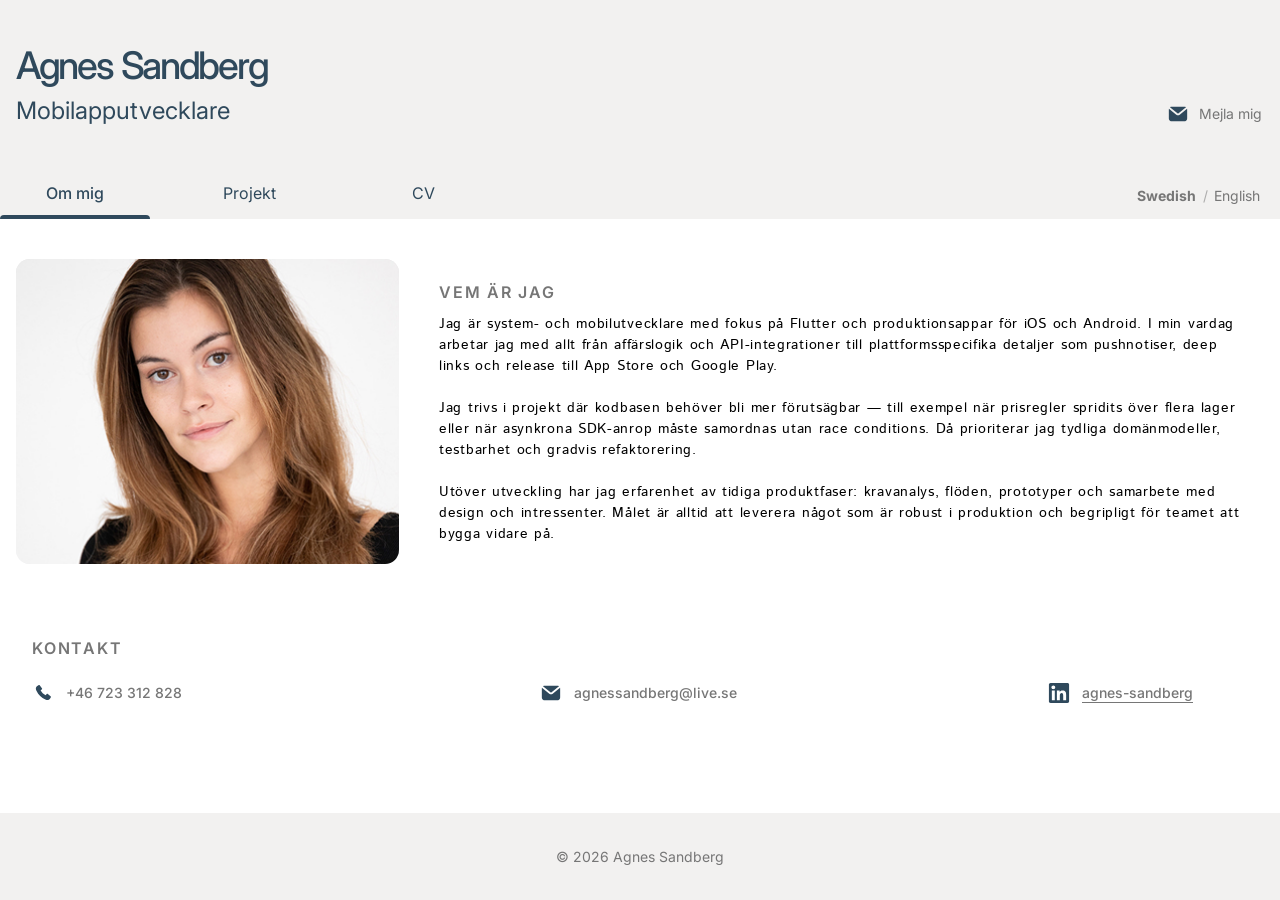
==== commit aca81eef: "layout and design" ====
--- a/about.html
+++ b/about.html
@@ -2,12 +2,17 @@
 <html lang="sv" data-base="./">
 <head>
   <meta charset="UTF-8">
-  <meta name="viewport" content="width=device-width, initial-scale=1.0">
+  <meta name="viewport" content="width=device-width, initial-scale=1.0, viewport-fit=cover">
+  <meta name="color-scheme" content="light">
+  <meta name="theme-color" content="#f2f1f0" media="(prefers-color-scheme: light)">
+  <meta name="theme-color" content="#f2f1f0" media="(prefers-color-scheme: dark)">
+  <meta name="apple-mobile-web-app-capable" content="yes">
+  <meta name="apple-mobile-web-app-status-bar-style" content="default">
   <meta name="description" content="About Agnes Sandberg — mobile app developer.">
   <title>About | Agnes Sandberg</title>
   <link rel="preconnect" href="https://fonts.googleapis.com">
   <link rel="preconnect" href="https://fonts.gstatic.com" crossorigin>
-  <link href="https://fonts.googleapis.com/css2?family=Inter:wght@400;500;600;700&family=Istok+Web:wght@400&display=swap" rel="stylesheet">
+  <link href="https://fonts.googleapis.com/css2?family=Inter:wght@400;500;600;700&family=Istok+Web:wght@400&family=Google+Sans+Flex:wght@400;500&display=swap" rel="stylesheet">
   <link rel="stylesheet" href="style.css">
   <script type="module" src="javascript/main.js"></script>
 </head>
@@ -15,26 +20,18 @@
   <a class="visually-hidden" href="#main">Skip to content</a>
   <div data-component="site-header"></div>
 
-  <main id="main" class="page-main page-main--about">
-    <div class="page-wrap about-stack">
-      <div class="about-intro">
-        <img class="about-intro__photo" data-about-profile-image src="" alt="Agnes Sandberg" width="229" height="250" loading="eager">
-        <div class="about-intro__bio" data-about-bio></div>
+  <main id="main" class="page-main">
+    <div class="page-wrap about-page">
+      <div class="about-page__letter">
+        <img class="about-page__photo" data-about-profile-image src="" alt="Agnes Sandberg" width="383" height="305" loading="eager">
+        <section class="about-page__bio" aria-labelledby="about-bio-heading">
+          <h1 class="section-heading" id="about-bio-heading" data-about-bio-heading>Vem är jag</h1>
+          <div class="about-page__text" data-about-bio></div>
+        </section>
       </div>
-
-      <section class="about-section about-section--contact" aria-labelledby="about-contact-heading">
-        <h2 class="section-label" id="about-contact-heading" data-about-contact-heading>Contact</h2>
+      <section class="about-page__contact" aria-labelledby="about-contact-heading">
+        <h2 class="section-heading" id="about-contact-heading" data-about-contact-heading>Kontakt</h2>
         <div data-about-contact></div>
-      </section>
-
-      <section class="about-section about-section--skills" aria-labelledby="about-skills-heading">
-        <h2 class="section-label" id="about-skills-heading" data-about-skills-heading>Programming experience</h2>
-        <div data-about-skills></div>
-      </section>
-
-      <section class="about-section about-section--tools" aria-labelledby="about-tools-heading">
-        <h2 class="section-label" id="about-tools-heading" data-about-tools-heading>Tools</h2>
-        <div data-about-tools></div>
       </section>
     </div>
   </main>
--- a/style.css
+++ b/style.css
@@ -281,17 +281,24 @@
 }
 
 /* ─── Figma site theme (shared: header, footer, tokens) ─── */
+html:has(body.site-theme-figma) {
+  background-color: #f2f1f0;
+  color-scheme: light;
+}
+
 body.site-theme-figma {
   --color-figma-slate: #2f495c;
   --color-figma-muted: #767676;
   --color-figma-band: #f2f1f0;
-  --color-figma-canvas: #fffcf9;
+  --color-figma-canvas: #fff;
   --color-figma-heading-soft: rgba(0, 0, 0, 0.32);
   /* About / landing (e.g. node 1101:70): content column max 878px */
   --figma-content-max: 54.875rem; /* 878px */
   /* Projects listing + cards (e.g. node 1101:341): wider UI max 1369px */
   --figma-layout-max: 85.5625rem; /* 1369px */
-  --figma-header-pad-inline: clamp(1rem, 4vw, 4.125rem); /* up to 66px */
+  /* Figma web-page-header inner column (header-desktop / header-phone) */
+  --figma-header-max: 85.375rem; /* 1366px */
+  --figma-header-pad-inline: 1rem; /* 16px */
   --figma-body-pad-inline: 1rem; /* 16px */
 
   font-family:
@@ -320,105 +327,231 @@
   width: min(100%, var(--figma-layout-max));
 }
 
-body.site-theme-figma .site-chrome {
+/* Shared Figma header (web-page-header). Same markup + max-width on every page. */
+.web-page-header.site-chrome {
   padding-top: 0;
   margin-bottom: 0;
 }
 
-body.site-theme-figma .site-chrome__band {
+.web-page-header__band {
+  box-sizing: border-box;
+  display: flex;
+  flex-direction: column;
+  align-items: center;
+  gap: 1.5rem;
+  width: 100%;
   background: var(--color-figma-band);
-  padding: 1.1875rem 0 0;
-  padding-inline: var(--figma-header-pad-inline);
-}
-
-body.site-theme-figma .site-nav__toggle {
-  display: none;
-}
-
-body.site-theme-figma .site-chrome__top--figma {
-  display: flex;
+  padding-top: 1.1875rem;
+}
+
+@media (max-width: 899px) {
+  .web-page-header__band {
+    margin-top: calc(-1 * env(safe-area-inset-top, 0px));
+    padding-top: calc(1.1875rem + env(safe-area-inset-top, 0px));
+  }
+}
+
+.web-page-header__inner {
+  box-sizing: border-box;
+  display: flex;
+  flex-direction: column;
+  gap: 1.5rem;
+  width: min(100%, var(--figma-header-max));
+  max-width: var(--figma-header-max);
+}
+
+.web-page-header__title-row {
+  display: flex;
+  align-items: flex-end;
+  justify-content: space-between;
+  gap: 1rem;
+  width: 100%;
+  padding: 1.5rem var(--figma-header-pad-inline) 1rem;
+}
+
+.web-page-header__brand {
+  flex: 1 1 auto;
+  min-width: 10.8125rem;
+  max-width: 23.4375rem;
+  padding-bottom: 0.75rem;
+}
+
+.web-page-header__brand-link {
+  display: flex;
+  flex-direction: column;
   align-items: flex-start;
-  justify-content: space-between;
-  gap: var(--space-md);
-  padding-top: 3rem;
-  padding-bottom: 1rem;
-  padding-inline: 0;
-}
-
-body.site-theme-figma .site-brand--figma .site-brand__link {
+  gap: 0.5rem;
   text-decoration: none;
   color: inherit;
 }
 
-body.site-theme-figma .site-brand__name--split {
+.web-page-header__name {
   display: flex;
   flex-wrap: wrap;
-  align-items: baseline;
-  gap: 1.1875rem;
+  align-items: flex-start;
+  gap: 0.5rem;
   font-family: Inter, system-ui, sans-serif;
   font-weight: 500;
-  font-size: clamp(1.5rem, 5.4vw, 4.375rem);
+  font-size: 2.375rem;
   line-height: 1.2;
   letter-spacing: -0.06em;
   color: var(--color-figma-slate);
 }
 
-body.site-theme-figma .site-brand__title {
-  margin-top: 0.75rem;
+.web-page-header__role {
   font-family: Inter, system-ui, sans-serif;
   font-weight: 400;
-  font-size: clamp(1.125rem, 2.35vw, 2.5rem);
+  font-size: 1.5rem;
   line-height: 1.2;
-  letter-spacing: -0.06em;
+  letter-spacing: 0;
   color: var(--color-figma-slate);
 }
 
-body.site-theme-figma .primary-nav--figma {
-  display: flex;
-  flex-wrap: nowrap;
-  justify-content: space-between;
+.web-page-header__lead {
+  display: flex;
+  flex: 1 1 auto;
+  flex-direction: column;
   align-items: flex-end;
-  gap: 0;
-  margin: 0.4375rem auto 0;
-  /* padding: 0.4375rem var(--space-md) 0.25rem; */
-}
-
-body.site-theme-figma .primary-nav--figma .primary-nav__link {
-  flex: 0 1 auto;
+  justify-content: center;
+  max-width: 7.8125rem;
   min-width: 0;
+  padding-left: 1rem;
+}
+
+.web-page-header__email {
+  display: inline-flex;
+  align-items: center;
+  gap: 0.625rem;
+  padding: 0.75rem;
+  text-decoration: none;
+  color: var(--color-figma-muted);
+}
+
+.web-page-header__email-icon {
+  display: block;
+  width: 1.375rem;
+  height: 1.375rem;
+  flex-shrink: 0;
+}
+
+.web-page-header__email-label {
+  font-family: Inter, system-ui, sans-serif;
+  font-size: 0.875rem;
+  font-weight: 400;
+  line-height: 1.2;
+  white-space: nowrap;
+}
+
+.web-page-header__nav-row {
+  display: flex;
+  align-items: center;
   justify-content: center;
-  padding: 0.625rem clamp(0.75rem, 2vw, 2rem) 0.625rem;
+  gap: 0.75rem;
+  width: 100%;
+}
+
+.web-page-header__tabs {
+  display: flex;
+  flex: 1 1 auto;
+  align-items: center;
+  gap: 1.5rem;
+  min-width: 0;
+  height: 2.625rem;
+  margin: 0;
+}
+
+.web-page-header__tab {
+  display: flex;
+  flex: 1 1 auto;
+  flex-direction: column;
+  align-items: center;
+  justify-content: flex-end;
+  gap: 0.75rem;
+  max-width: 9.375rem;
+  min-width: 0;
+  height: 100%;
+  padding-top: 0.375rem;
+  text-decoration: none;
+  color: var(--color-figma-slate);
+}
+
+.web-page-header__tab-label {
+  display: inline-flex;
+  align-items: center;
+  justify-content: center;
+  min-width: 6.25rem;
+  padding-inline: 0.25rem;
+  font-family: Inter, system-ui, sans-serif;
   font-size: 1rem;
   font-weight: 400;
+  line-height: 1.2;
+  text-align: center;
+  white-space: nowrap;
+}
+
+.web-page-header__tab.is-active .web-page-header__tab-label {
+  font-weight: 500;
+}
+
+.web-page-header__tab-indicator {
+  display: block;
+  width: 100%;
+  height: 0.25rem;
+  border-radius: 100px 100px 0 0;
+  background: transparent;
+}
+
+.web-page-header__tab.is-active .web-page-header__tab-indicator {
+  background: var(--color-figma-slate);
+}
+
+.web-page-header__trailing {
+  display: flex;
+  flex-direction: column;
+  align-items: flex-end;
+  flex-shrink: 0;
+  padding-inline: 1rem;
+}
+
+.lang-switch--figma {
+  height: 2.625rem;
+  padding-bottom: 0.375rem;
+  font-size: 0.875rem;
+  font-weight: 400;
   color: var(--color-figma-muted);
-  border-bottom: 4px solid transparent;
-  border-radius: 0;
-  text-decoration: none;
-}
-
-body.site-theme-figma .primary-nav--figma .primary-nav__link:hover {
-  color: var(--color-figma-slate);
-  border-bottom-color: transparent;
-}
-
-body.site-theme-figma .primary-nav--figma .primary-nav__link.is-active {
-  font-weight: 500;
-  color: var(--color-figma-slate);
-  border-bottom-color: var(--color-figma-slate);
-}
-
-body.site-theme-figma .primary-nav__link--email .primary-nav__email-inner {
+}
+
+.lang-switch--figma .lang-switch__btn {
   display: inline-flex;
   align-items: center;
-  gap: 0.5rem;
-}
-
-body.site-theme-figma .primary-nav__link--email .primary-nav__email-label {
-  white-space: nowrap;
-}
-
-@media (max-width: 720px) {
-  body.site-theme-figma .primary-nav__link--email .primary-nav__email-label {
+  justify-content: center;
+  height: 100%;
+  padding: 0 0.25rem;
+  font-size: inherit;
+  font-weight: 400;
+}
+
+.lang-switch--figma .lang-switch__btn.is-active {
+  font-weight: 700;
+  color: var(--color-figma-muted);
+}
+
+.lang-switch--figma .lang-switch__label--abbr {
+  display: none;
+}
+
+@media (max-width: 899px) {
+  .web-page-header__name {
+    font-size: 1.125rem;
+    letter-spacing: 0;
+  }
+
+  .web-page-header__role {
+    font-size: 1rem;
+    color: rgb(47 73 92 / 0.76);
+  }
+
+  .web-page-header__email-label {
     position: absolute;
     width: 1px;
     height: 1px;
@@ -430,213 +563,36 @@
     border: 0;
   }
 
-  body.site-theme-figma .primary-nav--figma .primary-nav__link--email {
-    padding-inline: 0.625rem;
-  }
-}
-
-body.site-theme-figma .site-chrome__lang--figma-after {
-  box-sizing: border-box;
-  padding: 0.75rem var(--figma-body-pad-inline) 0;
-  padding-bottom: 0.75rem;
-  max-width: min(
-    var(--figma-content-max),
-    calc(100vw - 2 * var(--figma-body-pad-inline))
-  );
-  margin-inline: auto;
-}
-
-body.site-theme-figma[data-page="projects"] .site-chrome__lang--figma-after,
-body.site-theme-figma[data-page="project-viking"]
-  .site-chrome__lang--figma-after {
-  max-width: min(
-    var(--figma-layout-max),
-    calc(100vw - 2 * var(--figma-body-pad-inline))
-  );
-}
-
-body.site-theme-figma .lang-switch {
-  font-size: 1rem;
-  color: var(--color-figma-muted);
-}
-
-body.site-theme-figma .lang-switch__btn.is-active {
-  font-weight: 700;
-  color: var(--color-figma-muted);
-}
-
-body[data-page="about"] .page-main--about {
-  background: color(display-p3 1 0.9883 0.9766);
-  padding-top: 0.25rem;
-  padding-bottom: var(--space-3xl);
-}
-
-body[data-page="about"] .about-stack {
-  display: flex;
-  flex-direction: column;
-  gap: 3rem;
-  padding: 0;
-}
-
-body[data-page="about"] .about-intro {
-  display: flex;
-  flex-direction: column;
-  align-items: center;
-  gap: 3rem;
-  margin: 0;
-  text-align: center;
-}
-
-body[data-page="about"] .about-intro__photo {
-  width: 14.3125rem;
-  max-width: 100%;
-  height: 15.625rem;
-  object-fit: cover;
-  border-radius: 1.6875rem;
-}
-
-body[data-page="about"] .about-intro__bio {
-  width: 100%;
-  font-family: "Istok Web", Inter, system-ui, sans-serif;
-  font-size: 0.875rem;
-  line-height: 1.5;
-  letter-spacing: 0.04375em;
-  color: #000;
-  text-align: left;
-}
-
-body[data-page="about"] .about-intro__bio p {
-  margin: 0 0 1em;
-  font-size: inherit;
-  line-height: inherit;
-  text-align: left;
-  color: #000;
-}
-
-body[data-page="about"] .about-intro__bio p:last-child {
-  margin-bottom: 0;
-}
-
-body[data-page="about"] .about-section {
-  margin: 0;
-  padding: 0;
-  border: 0;
-}
-
-body[data-page="about"] .about-section--skills {
-  padding-bottom: 0.25rem;
-}
-
-body[data-page="about"] .section-label {
-  font-family: Inter, system-ui, sans-serif;
-  font-size: 1.875rem;
-  font-weight: 400;
-  line-height: 1.2;
-  letter-spacing: -0.06em;
-  color: var(--color-figma-heading-soft);
-  margin: 0 0 1.6875rem;
-}
-
-body[data-page="about"] .contact-row {
-  display: grid;
-  grid-template-columns: repeat(auto-fit, minmax(200px, 1fr));
-  align-items: start;
-  gap: 0.75rem 1rem;
-}
-
-body[data-page="about"] .contact-item {
-  box-sizing: border-box;
-  min-width: min(200px, 100%);
-  max-width: 100%;
-  display: flex;
-  flex-direction: row;
-  flex-wrap: nowrap;
-  align-items: center;
-  gap: 0.75rem;
-  font-size: 0.875rem;
-  letter-spacing: -0.02em;
-  color: var(--color-figma-slate);
-  text-decoration: none;
-}
-
-body[data-page="about"] .contact-item img {
-  flex-shrink: 0;
-}
-
-body[data-page="about"] .contact-item span {
-  min-width: 0;
-  word-break: break-word;
-}
-
-body[data-page="about"] .contact-item--linkedin span {
-  text-decoration: underline;
-  text-underline-position: from-font;
-}
-
-body[data-page="about"] .skill-columns {
-  display: grid;
-  grid-template-columns: 1fr;
-  gap: 0.75rem clamp(1.5rem, 5vw, 8rem);
-  align-items: start;
-}
-
-@media (min-width: 480px) {
-  body[data-page="about"] .skill-columns {
-    grid-template-columns: repeat(2, minmax(0, 1fr));
-  }
-}
-
-body[data-page="about"] .skill-row {
-  display: grid;
-  grid-template-columns: 34px 1fr auto;
-  align-items: center;
-  gap: 0.75rem;
-  margin-bottom: 0.75rem;
-  font-size: 1rem;
-}
-
-body[data-page="about"] .skill-row__icon {
-  width: 34px;
-  height: 34px;
-  border-radius: 10px;
-}
-
-body[data-page="about"] .skill-row__name {
-  font-size: 1.5rem;
-  font-weight: 400;
-  letter-spacing: -0.06em;
-  color: #000;
-}
-
-body[data-page="about"] .skill-dots {
-  gap: 0.35rem;
-}
-
-body[data-page="about"] .skill-dots__dot {
-  width: 0.55rem;
-  height: 0.55rem;
-  border-color: var(--color-figma-slate);
-}
-
-body[data-page="about"] .skill-dots__dot.is-filled {
-  background: var(--color-figma-slate);
-}
-
-body[data-page="about"] .tools-row {
-  display: flex;
-  flex-wrap: wrap;
-  list-style: none;
-  padding: 0;
-  margin: 0;
-  align-items: center;
-  gap: 1.25rem 1.5rem;
-  justify-content: flex-start;
-}
-
-body[data-page="about"] .tool-icon__object,
-body[data-page="about"] .tool-icon__img {
-  width: 2rem;
-  height: 2rem;
+  .web-page-header__email {
+    gap: 0;
+  }
+
+  .web-page-header__nav-row {
+    justify-content: space-between;
+    flex-wrap: wrap;
+    row-gap: 0.25rem;
+  }
+
+  .web-page-header__tabs {
+    gap: 0;
+  }
+
+  .web-page-header__tab {
+    max-width: 7.8125rem;
+  }
+
+  .web-page-header__tab-label {
+    min-width: 4rem;
+    font-size: 0.875rem;
+  }
+
+  .lang-switch--figma .lang-switch__label--full {
+    display: none;
+  }
+
+  .lang-switch--figma .lang-switch__label--abbr {
+    display: inline;
+  }
 }
 
 body.site-theme-figma .site-footer {
@@ -653,46 +609,19 @@
   text-align: center;
 }
 
+body.site-theme-figma[data-page="cv"] .site-footer__inner,
 body.site-theme-figma[data-page="projects"] .site-footer__inner,
 body.site-theme-figma[data-page="project-viking"] .site-footer__inner {
   max-width: var(--figma-layout-max);
 }
+
+.site-footer__inner { flex-wrap: wrap; }
+.site-footer .contact-row { margin-bottom: 0.75rem; }
 
 body.site-theme-figma .site-footer__copy {
   font-size: 0.875rem;
   color: var(--color-figma-muted);
   width: 100%;
-}
-
-@media (max-width: 720px) {
-  body.site-theme-figma .site-chrome__top--figma {
-    padding-top: 2.1875rem;
-  }
-
-  body.site-theme-figma .primary-nav--figma {
-    flex-wrap: wrap;
-    justify-content: space-between;
-    row-gap: 0.25rem;
-  }
-
-  body.site-theme-figma .site-brand__name--split {
-    font-size: 1.5rem;
-    gap: 1.1875rem;
-  }
-
-  body.site-theme-figma .site-brand__title {
-    font-size: 1.125rem;
-    letter-spacing: 0.06em;
-  }
-
-  body[data-page="about"] .about-intro__bio {
-    font-size: 0.8125rem;
-    letter-spacing: 0.05em;
-  }
-
-  body[data-page="about"] .skill-row__name {
-    font-size: 1.125rem;
-  }
 }
 
 /* About page (legacy layout for any future non–landing about views) */
@@ -850,362 +779,183 @@
   object-fit: contain;
 }
 
-/* Projects page panels */
-.projects-stack {
+.cv-preview__pages {
   display: flex;
   flex-direction: column;
-  gap: var(--space-xl);
-}
-
-.project-panel {
-  background: var(--color-surface);
-  border-radius: var(--radius-lg);
-  padding: var(--space-xl);
-}
-
-.project-panel__head {
-  display: flex;
-  flex-wrap: wrap;
-  align-items: flex-start;
+  gap: 0.5rem;
+  padding: 0.75rem;
+}
+
+.cv-preview__page {
+  display: block;
+  width: 100%;
+  height: auto;
+  vertical-align: top;
+}
+
+.cv-preview__status,
+.cv-preview__error {
+  margin: 0;
+  padding: 1.5rem 0.75rem;
+  font-size: 0.875rem;
+  color: var(--color-figma-muted);
+  text-align: center;
+}
+
+.cv-preview__error-wrap {
+  padding: 1.5rem 0.75rem;
+  text-align: center;
+}
+
+.cv-preview__error-link {
+  display: inline-block;
+  margin-top: 0.75rem;
+  font-size: 0.875rem;
+  font-weight: 600;
+  color: var(--color-brand);
+}
+
+/* CV PDF overlay */
+.cv-overlay[hidden] {
+  display: none !important;
+}
+
+.cv-overlay {
+  position: fixed;
+  inset: 0;
+  z-index: 200;
+  display: flex;
+  align-items: stretch;
+  justify-content: center;
+}
+
+.cv-overlay__backdrop {
+  position: absolute;
+  inset: 0;
+  background: rgba(45, 55, 72, 0.58);
+  cursor: pointer;
+}
+
+.cv-overlay__dialog {
+  position: relative;
+  z-index: 1;
+  display: flex;
+  flex-direction: column;
+  width: 100%;
+  max-width: 54rem;
+  height: 100%;
+  max-height: 100%;
+  background: #fff;
+  box-shadow: 0 20px 48px rgba(0, 0, 0, 0.22);
+}
+
+.cv-overlay__header {
+  display: flex;
+  align-items: center;
   justify-content: space-between;
-  gap: var(--space-md);
-  margin-bottom: var(--space-lg);
-}
-
-.project-panel__identity {
-  display: flex;
-  gap: var(--space-md);
-  align-items: center;
-}
-
-.project-panel__logo {
-  width: 3rem;
-  height: 3rem;
-  border-radius: 12px;
-  object-fit: cover;
-}
-
-.project-panel__title {
-  font-size: 1.125rem;
-  margin: 0 0 0.15rem;
-  font-weight: 650;
-}
-
-.project-panel__role {
-  margin: 0;
-  font-size: 0.8125rem;
-  color: var(--color-text-muted);
-}
-
-.project-panel__period {
-  margin: 0;
-  font-size: 0.8125rem;
-  color: var(--color-text-muted);
-}
-
-.project-panel__body {
-  display: grid;
-  gap: var(--space-xl);
-}
-
-@media (min-width: 900px) {
-  .project-panel__body {
-    grid-template-columns: minmax(0, 1.15fr) minmax(0, 1fr);
-    align-items: start;
-  }
-}
-
-.project-panel__description {
-  font-size: 0.8125rem;
-  line-height: 1.65;
-  color: var(--color-text);
-}
-
-.project-panel__bullets {
-  font-size: 0.8125rem;
-  line-height: 1.65;
-  padding-left: 1.1rem;
-  margin-top: var(--space-md);
-}
-
-.project-panel__case {
-  margin: var(--space-md) 0 0;
-  font-size: 0.8125rem;
-}
-
-.project-panel__case a {
-  text-decoration: none;
-  font-weight: 600;
-}
-
-.project-panel__screenshot {
-  width: 100%;
-  border-radius: var(--radius-md);
-}
-
-.store-badges {
-  display: flex;
-  flex-wrap: wrap;
-  gap: var(--space-sm);
-  margin-top: var(--space-md);
-}
-
-.store-badge {
-  display: inline-block;
-  line-height: 0;
-}
-
-.store-badge img {
-  height: 2rem;
-  width: auto;
-}
-
-.tag-list--project {
-  margin-top: 0;
-  margin-bottom: var(--space-md);
-}
-
-/* Projects page — Figma (node 1101:341) */
-body.site-theme-figma[data-page="projects"] .page-main,
-body.site-theme-figma[data-page="project-viking"] .page-main {
-  background: var(--color-figma-canvas);
-  padding-top: 0.5rem;
-}
-
-body.site-theme-figma[data-page="projects"] .projects-stack {
-  gap: 1.5rem;
-  padding: 0 0 var(--space-3xl);
-}
-
-body.site-theme-figma .project-panel {
-  background: #f7f3ef;
-  border-radius: 10px;
-  box-shadow:
-    0 4px 9px rgba(225, 225, 225, 0.47),
-    0 1px 20.6px rgba(0, 0, 0, 0.04);
-  padding: 0;
-  overflow: hidden;
-  max-width: 100%;
-}
-
-body.site-theme-figma .project-panel__body {
-  gap: 0;
-}
-
-@media (min-width: 900px) {
-  body.site-theme-figma .project-panel__body {
-    /* Figma: ~963px text + ~406px preview @ 1369px card width */
-    grid-template-columns: minmax(18.75rem, 1fr) minmax(15rem, 25.375rem);
-    align-items: stretch;
-  }
-}
-
-body.site-theme-figma .project-panel__copy {
-  display: flex;
-  flex-direction: column;
-  gap: 1.5rem;
+  gap: 0.75rem;
+  flex-shrink: 0;
+  padding: 0.75rem 0.75rem 0.75rem 1rem;
+  border-bottom: 1px solid var(--color-border);
   background: #fff;
-  padding: 1rem 1rem 1.6875rem;
-  min-width: 0;
-}
-
-body.site-theme-figma .project-panel__head {
-  display: flex;
-  flex-wrap: wrap;
-  align-items: flex-start;
-  justify-content: space-between;
-  gap: 1rem 1.25rem;
-  margin: 0;
-}
-
-body.site-theme-figma .project-panel__identity {
-  align-items: flex-start;
-  gap: 0.75rem;
-}
-
-body.site-theme-figma .project-panel__titles {
-  display: flex;
-  flex-direction: column;
-  gap: 0.375rem;
-  min-width: 0;
-}
-
-body.site-theme-figma .project-panel__logo {
-  width: 3.5625rem;
-  height: 3.5625rem;
-  min-width: 3.5625rem;
-  border-radius: 10px;
-}
-
-body.site-theme-figma .project-panel__title {
-  font-family: Inter, system-ui, sans-serif;
-  font-size: 1.5rem;
-  font-weight: 400;
-  line-height: 1.05;
-  letter-spacing: 0.015em;
-  color: var(--color-figma-slate);
-  margin: 0;
-}
-
-body.site-theme-figma .project-panel__role {
-  font-family: Inter, system-ui, sans-serif;
-  font-size: 1.125rem;
-  font-weight: 500;
-  line-height: 1.2;
-  letter-spacing: 0.01em;
-  color: #747474;
-  margin: 0;
-}
-
-body.site-theme-figma .project-panel__period {
-  font-family: Inter, system-ui, sans-serif;
-  font-size: 0.875rem;
-  font-weight: 400;
-  line-height: 1.69;
-  letter-spacing: 0.01em;
-  color: #747474;
-  margin: 0;
-  white-space: nowrap;
-}
-
-body.site-theme-figma .tag-list.tag-list--project {
-  gap: 0.375rem;
-  margin: 0;
-}
-
-body.site-theme-figma .tag-list--project .tag {
-  padding: 0.25rem 0.4375rem;
-  border-radius: 5px;
-  font-size: 0.5625rem;
-  font-weight: 400;
-  letter-spacing: 0.04em;
-  text-transform: none;
-  border: 0;
-  background: #ece7e2;
-  color: var(--color-figma-slate);
-}
-
-body.site-theme-figma .project-panel__text-block {
-  display: flex;
-  flex-direction: column;
-  gap: 0.75rem;
-  font-family: "Istok Web", Inter, system-ui, sans-serif;
-  font-size: 0.75rem;
-  line-height: 1.5;
-  letter-spacing: 0.05em;
-  color: #000;
-}
-
-body.site-theme-figma .project-panel__description {
-  margin: 0;
-  font-size: inherit;
-  line-height: inherit;
-  color: inherit;
-}
-
-body.site-theme-figma .project-panel__bullets {
-  margin: 0;
-  padding-left: 1.125rem;
-  font-size: inherit;
-  line-height: inherit;
-  color: inherit;
-}
-
-body.site-theme-figma .project-panel__bullets li {
-  margin-bottom: 0.1875rem;
-}
-
-body.site-theme-figma .project-panel__bullets li:last-child {
-  margin-bottom: 0;
-}
-
-body.site-theme-figma .project-panel__case {
+}
+
+.cv-overlay__title {
   margin: 0;
   font-family: Inter, system-ui, sans-serif;
+  font-size: 1rem;
+  font-weight: 600;
+  color: var(--color-figma-heading-soft);
+}
+
+.cv-overlay__toolbar {
+  display: flex;
+  align-items: center;
+  gap: 0.5rem;
+  flex-shrink: 0;
+}
+
+.store-badges .btn--solid,
+.btn--solid.cv-overlay__download {
+  border-radius: 0.625rem; /* same shape as .cv-resume__download */
+  flex: none;
+}
+
+.cv-overlay__close {
+  display: inline-flex;
+  align-items: center;
+  justify-content: center;
+  width: 2.5rem;
+  height: 2.5rem;
+  margin: 0;
+  padding: 0;
+  border: 0;
+  border-radius: var(--radius-sm);
+  background: transparent;
+  color: var(--color-figma-slate);
+  font-size: 1.75rem;
+  line-height: 1;
+  cursor: pointer;
+}
+
+.cv-overlay__close:hover {
+  background: var(--color-figma-canvas);
+}
+
+.cv-overlay__body {
+  flex: 1;
+  min-height: 0;
+  display: flex;
+  flex-direction: column;
+  overflow: hidden;
+  background: #f2f1f0;
+}
+
+.cv-overlay__viewer {
+  flex: 1;
+  min-height: 0;
+  overflow-x: hidden;
+  overflow-y: auto;
+  -webkit-overflow-scrolling: touch;
+  background: #f2f1f0;
+}
+
+.cv-overlay__fallback {
+  flex-shrink: 0;
+  margin: 0;
+  padding: 0.75rem 1rem calc(0.75rem + env(safe-area-inset-bottom, 0px));
+  text-align: center;
   font-size: 0.8125rem;
-}
-
-body.site-theme-figma .project-panel__case a {
-  color: var(--color-figma-slate);
-}
-
-body.site-theme-figma .project-panel__visual {
-  display: flex;
-  flex-direction: column;
-  align-items: center;
-  justify-content: center;
-  background: var(--color-figma-band);
-  padding: 1.5rem 1rem 0.75rem;
-  gap: 0.75rem;
-}
-
-body.site-theme-figma .project-panel__screenshot-wrap {
-  max-width: 22.375rem;
-  width: 100%;
-  margin: 0 auto;
-  border-radius: 10px;
-  line-height: 0;
-  filter: drop-shadow(0 2px 3.3px rgba(0, 0, 0, 0.25));
-}
-
-body.site-theme-figma .project-panel__screenshot {
-  display: block;
-  max-width: 100%;
-  width: 100%;
-  height: auto;
-  border-radius: 10px;
-  image-rendering: auto;
-}
-
-body.site-theme-figma .store-badges {
-  justify-content: center;
-  margin-top: 0;
-  width: 100%;
-}
-
-/* CV page */
-.cv-layout {
-  display: grid;
-  gap: var(--space-lg);
-  justify-items: center;
+  background: #fff;
+  border-top: 1px solid var(--color-border);
+}
+
+.cv-overlay__fallback a {
+  color: var(--color-brand);
+  font-weight: 600;
+  text-decoration: underline;
+  text-underline-offset: 0.15em;
 }
 
 @media (min-width: 900px) {
-  .cv-layout {
-    grid-template-columns: minmax(0, 1fr) auto;
-    align-items: start;
-    justify-items: stretch;
-  }
-}
-
-.cv-preview {
-  width: 100%;
-  background: #fff;
-  border-radius: var(--radius-md);
-  box-shadow: var(--shadow-soft);
-  overflow: hidden;
-  min-height: 70vh;
-}
-
-.cv-preview__frame {
-  width: 100%;
-  height: 80vh;
-  border: 0;
-}
-
-.btn--download {
-  background: var(--color-brand);
-  color: #fff;
-  padding: 0.75rem 1.75rem;
-  border-radius: 999px;
-  text-decoration: none;
-  font-size: 0.9375rem;
-  white-space: nowrap;
-}
-
-.btn--download:hover {
-  background: #33465a;
-  color: #fff;
+  .cv-overlay {
+    padding: 2rem;
+    align-items: center;
+  }
+
+  .cv-overlay__dialog {
+    height: auto;
+    max-height: calc(100vh - 4rem);
+    border-radius: var(--radius-md);
+  }
+
+  .cv-overlay__fallback {
+    display: none;
+  }
+
+  .cv-preview__pages {
+    padding: 1rem 1.25rem 1.25rem;
+  }
 }
 
 /* Buttons */
@@ -1333,83 +1083,6 @@
   color: var(--color-accent);
 }
 
-/* Project cards */
-.projects-grid {
-  display: grid;
-  gap: var(--space-2xl);
-}
-
-.project-card {
-  display: grid;
-  gap: var(--space-xl);
-  padding-bottom: var(--space-2xl);
-  border-bottom: 1px solid var(--color-border);
-}
-
-.project-card:last-child {
-  border-bottom: 0;
-  padding-bottom: 0;
-}
-
-@media (min-width: 768px) {
-  .project-card {
-    grid-template-columns: minmax(0, 1.1fr) minmax(0, 1.4fr);
-    align-items: start;
-  }
-
-  .project-card--compact {
-    grid-template-columns: 1fr;
-  }
-}
-
-.project-card__media {
-  border-radius: var(--radius-lg);
-  overflow: hidden;
-  background: var(--color-surface);
-}
-
-.project-card__media img {
-  width: 100%;
-  aspect-ratio: 16 / 10;
-  object-fit: cover;
-}
-
-.project-card__title {
-  margin-bottom: var(--space-xs);
-}
-
-.project-card__role {
-  color: var(--color-text-muted);
-  font-size: 0.9375rem;
-  margin-bottom: var(--space-md);
-}
-
-.project-card__intro {
-  color: var(--color-text-muted);
-}
-
-.project-card__status {
-  font-size: 0.875rem;
-  color: var(--color-accent);
-  margin: 0;
-}
-
-.project-card__link {
-  display: inline-block;
-  margin-top: var(--space-lg);
-  font-weight: 600;
-  text-decoration: none;
-}
-
-.project-card__link:hover {
-  text-decoration: underline;
-}
-
-.project-card__link--muted {
-  color: var(--color-text-muted);
-  cursor: default;
-}
-
 /* Project case study */
 .project-hero {
   padding: var(--space-2xl) 0 var(--space-lg);
@@ -1670,3 +1343,460 @@
     justify-content: center;
   }
 }
+
+/* ——— View transitions (sidor & språk) ——— */
+@view-transition {
+  navigation: auto;
+}
+
+@media (prefers-reduced-motion: no-preference) {
+  body.site-theme-figma:not(.is-content-ready) .web-page-header,
+  body.site-theme-figma:not(.is-content-ready) .page-main {
+    opacity: 0;
+    transform: translateY(0.35rem);
+  }
+
+  body.site-theme-figma.is-content-ready .web-page-header,
+  body.site-theme-figma.is-content-ready .page-main {
+    opacity: 1;
+    transform: none;
+    transition:
+      opacity 0.38s cubic-bezier(0.4, 0, 0.2, 1),
+      transform 0.38s cubic-bezier(0.4, 0, 0.2, 1);
+  }
+
+  ::view-transition-old(root) {
+    animation: vt-fade-out 0.26s cubic-bezier(0.4, 0, 1, 1) both;
+  }
+
+  ::view-transition-new(root) {
+    animation: vt-fade-in 0.36s cubic-bezier(0, 0, 0.2, 1) both;
+  }
+
+  .page-main.is-view-transitioning {
+    view-transition-name: page-main;
+  }
+
+  ::view-transition-old(page-main) {
+    animation: vt-fade-out 0.22s cubic-bezier(0.4, 0, 1, 1) both;
+  }
+
+  ::view-transition-new(page-main) {
+    animation: vt-fade-in-up 0.32s cubic-bezier(0, 0, 0.2, 1) both;
+  }
+}
+
+@keyframes vt-fade-out {
+  to {
+    opacity: 0;
+  }
+}
+
+@keyframes vt-fade-in {
+  from {
+    opacity: 0;
+  }
+  to {
+    opacity: 1;
+  }
+}
+
+@keyframes vt-fade-in-up {
+  from {
+    opacity: 0;
+    transform: translateY(0.35rem);
+  }
+  to {
+    opacity: 1;
+    transform: translateY(0);
+  }
+}
+
+/* ═══ Page bodies: About, Projects, CV (Figma "Bodies") ═══
+   Mobile first; one breakpoint at 900px. All text lives in javascript/content.js. */
+body.site-theme-figma {
+  --font-heading: "Google Sans Flex", Inter, system-ui, sans-serif;
+  --tap: 2.75rem; /* 44px minimum touch target */
+  --card-radius: 1.25rem;
+  /* Soft card shadow + hairline border (Figma cv-area-card) */
+  --card-border: 0.5px solid #ebebeb;
+  --card-shadow:
+    0 1px 4px rgba(116, 116, 116, 0.12), 0 6px 12px rgba(59, 60, 57, 0.04);
+}
+
+body.site-theme-figma .page-main { background: #fff; }
+
+body.site-theme-figma .page-main {
+  padding-block: 1.5rem 3rem;
+}
+
+body.site-theme-figma .page-wrap {
+  margin-inline: auto;
+}
+
+.page-heading {
+  font-family: var(--font-heading);
+  font-weight: 500;
+  font-size: 1.5rem;
+  line-height: 1.2;
+  margin: 0 0 0.75rem;
+  color: var(--color-figma-slate);
+}
+
+/* Solid pill button (CV download, website link) */
+.btn--solid {
+  box-sizing: border-box;
+  display: inline-flex;
+  align-items: center;
+  justify-content: center;
+  gap: 0.5rem;
+  min-height: var(--tap);
+  min-width: var(--tap);
+  padding: 0.5rem 1.5rem;
+  border-radius: 999px;
+  background: var(--color-figma-slate);
+  color: #fff;
+  font-family: Inter, system-ui, sans-serif;
+  font-weight: 500;
+  font-size: 1rem;
+  line-height: 1.25;
+  text-decoration: none;
+  white-space: nowrap;
+}
+.btn--solid:hover {
+  background: #3d5b71;
+  color: #fff;
+}
+.btn__icon {
+  width: 1.5rem;
+  height: 1.5rem;
+  flex-shrink: 0;
+}
+
+/* ── About (Figma About/mobile 1206:36811, About/desktop 1206:38465) ── */
+body.site-theme-figma[data-page="about"] .page-wrap {
+  max-width: 84.4375rem; /* 1351px */
+  width: 100%;
+}
+body.site-theme-figma[data-page="about"] .page-main { padding-block: 2.5rem; }
+
+.about-page { display: flex; flex-direction: column; gap: 3.6875rem; /* 59px */ }
+.about-page__letter {
+  display: flex; flex-direction: column; align-items: center; gap: 1.5rem;
+}
+.about-page__photo {
+  box-sizing: border-box;
+  flex: none;
+  width: 100%;
+  min-width: 19.0625rem; /* 305px */
+  max-width: 23.9375rem; /* 383px */
+  height: 19.0625rem;    /* 305px, constant: only the width changes (cropped from the left) */
+  object-fit: cover;
+  object-position: right center;
+  border-radius: 0.875rem; /* 14px */
+  background: linear-gradient(178deg, #e7e7e7 0.7%, #f6f6f6 39%, #f1f1f3 87%);
+}
+.about-page__bio {
+  width: 100%;
+  min-width: 12.5rem; /* 200px */
+  box-sizing: border-box;
+  display: flex; flex-direction: column; gap: 0.75rem;
+  padding: 1rem 1rem 0.75rem;
+}
+.section-heading {
+  margin: 0;
+  font-family: Inter, system-ui, sans-serif;
+  font-weight: 600;
+  font-size: 1rem;
+  line-height: 1.2;
+  letter-spacing: 0.11em; /* 1.76px */
+  text-transform: uppercase;
+  color: var(--color-figma-muted);
+}
+.about-page__text {
+  max-width: 53.5rem; /* 856px */
+  font-family: "Istok Web", Inter, system-ui, sans-serif;
+  font-size: 0.875rem;
+  line-height: 1.5;
+  letter-spacing: 0.05em; /* 0.7px */
+  color: #000;
+}
+.about-page__text p { margin: 0 0 1.5em; }
+.about-page__text p:last-child { margin-bottom: 0; }
+
+.about-page__contact { display: flex; flex-direction: column; gap: 0.75rem; padding: 1rem; }
+.contact-row {
+  display: flex; flex-wrap: wrap; justify-content: space-between; gap: 0.75rem 1rem; width: 100%;
+}
+.contact-item {
+  box-sizing: border-box;
+  display: inline-flex; align-items: center; gap: 0.75rem;
+  min-width: 12.5rem; /* 200px */
+  min-height: var(--tap);
+  padding-block: 0.625rem;
+  color: var(--color-figma-muted);
+  font-family: Inter, system-ui, sans-serif;
+  font-weight: 500;
+  font-size: 0.875rem;
+  text-decoration: none;
+  white-space: nowrap;
+}
+.contact-item img { width: 1.375rem; height: 1.375rem; flex-shrink: 0; }
+.contact-item--linkedin span { text-decoration: underline; text-underline-position: from-font; }
+.contact-item:hover { color: var(--color-figma-slate); }
+
+/* ── Projects ── */
+.projects-list {
+  display: flex;
+  flex-direction: column;
+  gap: 1.5rem;
+}
+
+.project-card {
+  display: grid;
+  gap: 1rem;
+  grid-template-columns: minmax(0, 1fr);
+  grid-template-areas: "head" "visual" "role" "tags" "copy";
+  padding: 0.75rem;
+  border-radius: var(--card-radius);
+  background: #fff;
+  border: var(--card-border);
+  box-shadow: var(--card-shadow);
+  box-sizing: border-box;
+}
+.project-card__head {
+  grid-area: head;
+  display: flex;
+  align-items: center;
+  gap: 0.75rem;
+}
+.project-card__logo {
+  width: 2.8125rem;
+  height: 2.8125rem;
+  border-radius: 0.5rem;
+  object-fit: cover;
+  flex-shrink: 0;
+}
+.project-card__title {
+  font-family: var(--font-heading);
+  font-weight: 500;
+  font-size: 1.125rem;
+  line-height: 1.15;
+  margin: 0;
+}
+.project-card__period {
+  margin: 0.125rem 0 0;
+  font-size: 0.75rem;
+  color: var(--color-figma-muted);
+}
+.project-card__role {
+  grid-area: role;
+  margin: 0;
+  font-size: 0.875rem;
+  color: var(--color-figma-muted);
+}
+.project-card__tags {
+  grid-area: tags;
+}
+.project-card__tags .tag-list {
+  margin: 0;
+}
+.project-card__visual {
+  grid-area: visual;
+  align-self: start;
+  display: flex;
+  flex-direction: column;
+  gap: 0;
+  align-items: center;
+  justify-content: center;
+  min-width: 0;
+}
+.project-card__screenshot {
+  width: 100%;
+  max-width: 22.375rem; /* 358px */
+  height: auto;
+  aspect-ratio: 358 / 277;
+}
+.project-card__copy {
+  grid-area: copy;
+  min-width: 0;
+  font-size: 0.75rem;
+  line-height: 1.55;
+}
+.project-card__copy p {
+  margin: 0 0 0.75rem;
+}
+.project-card__bullets {
+  font-size: 0.75rem;
+  margin: 0 0 0.75rem;
+  padding-left: 1.25rem;
+}
+.project-card__bullets li + li {
+  margin-top: 0.375rem;
+}
+.project-card__case {
+  display: inline-flex;
+  align-items: center;
+  min-height: var(--tap);
+  color: var(--color-figma-slate);
+  font-weight: 500;
+}
+
+.store-badges {
+  display: flex;
+  flex-wrap: wrap;
+  align-items: center;
+  gap: 0.5rem;
+}
+.store-badges {
+  justify-content: center;
+}
+.store-badge {
+  display: inline-flex;
+  align-items: center;
+  max-height: 2.1875rem; /* 35px */
+  line-height: 0;
+}
+.store-badge img {
+  height: 2.1875rem; /* 35px */
+  width: auto;
+}
+.store-badges .btn--solid {
+  min-height: 0;
+  height: 2.1875rem;
+  padding-block: 0;
+}
+.tag-list--project {
+  display: flex;
+  flex-wrap: wrap;
+  gap: 0.375rem;
+  list-style: none;
+  padding: 0;
+}
+
+/* ── CV (Figma cv/mobile) ── */
+body.site-theme-figma[data-page="cv"] .page-wrap {
+  max-width: 84.4375rem; /* 1351px, same column as About */
+  width: 100%;
+}
+body.site-theme-figma[data-page="cv"] .page-main { padding-block: 2.5rem; }
+
+.cv-page { display: flex; flex-direction: column; gap: 3rem; }
+.cv-resume,
+.cv-areas { display: flex; flex-direction: column; gap: 1rem; }
+.cv-resume { align-items: stretch; }
+
+.cv-resume__thumbnail {
+  all: unset;
+  box-sizing: border-box;
+  cursor: pointer;
+  align-self: center;
+  width: 100%;
+  max-width: 23.9375rem; /* 383px */
+  border-radius: 0.25rem;
+  overflow: hidden;
+  box-shadow: var(--card-shadow);
+}
+.cv-resume__thumbnail:focus-visible { outline: 2px solid var(--color-figma-slate); outline-offset: 3px; }
+.cv-resume__thumbnail-frame { display: block; }
+.cv-resume__thumbnail-img { display: block; width: 100%; height: auto; }
+.cv-resume__download {
+  align-self: center;
+  width: 100%;
+  max-width: 23.9375rem;
+  border-radius: 0.625rem;
+}
+
+.cv-areas__grid {
+  display: grid;
+  grid-template-columns: repeat(auto-fit, minmax(min(15rem, 100%), 26rem));
+  gap: 0.75rem;
+  justify-content: start;
+}
+.cv-area-card {
+  box-sizing: border-box;
+  display: flex;
+  flex-direction: column;
+  gap: 0.625rem;
+  padding: 0.75rem;
+  border-radius: 0.625rem; /* 10px */
+  background: #fff;
+  border: var(--card-border);
+  box-shadow: var(--card-shadow);
+}
+.cv-area-card__head { display: flex; align-items: center; gap: 1rem; }
+.cv-area-card__glyph {
+  flex: none;
+  width: 1.375rem;
+  height: 1.375rem;
+  margin-inline: 0.5rem;
+  background: var(--color-figma-slate);
+  -webkit-mask: var(--glyph) center / contain no-repeat;
+  mask: var(--glyph) center / contain no-repeat;
+}
+.cv-area-card__title {
+  margin: 0;
+  font-family: var(--font-heading);
+  font-weight: 500;
+  font-size: 1rem;
+  line-height: 1.2;
+  letter-spacing: 0.04em;
+  color: var(--color-figma-slate);
+}
+.cv-area-card__text {
+  margin: 0;
+  font-family: "Istok Web", Inter, system-ui, sans-serif;
+  font-size: 0.875rem;
+  line-height: 1.5;
+  letter-spacing: 0.05em;
+  color: #000;
+}
+
+@media (min-width: 900px) {
+  /* About: photo beside text from 900px */
+  .cv-resume__thumbnail,
+  .cv-resume__download { align-self: flex-start; }
+  /* CV: PDF on the left, tech stack fills the rest */
+  .cv-page {
+    display: grid;
+    grid-template-columns: minmax(0, 23.9375rem) minmax(0, 1fr);
+    gap: 3rem;
+    align-items: start;
+  }
+  .cv-areas__grid {
+    grid-template-columns: repeat(auto-fit, minmax(min(15rem, 100%), 1fr));
+  }
+  .about-page__letter { flex-direction: row; justify-content: center; }
+  .about-page__photo { flex: 1 1 0; width: auto; }
+  .about-page__bio { flex: 1 1 0; width: auto; }
+  body.site-theme-figma .page-main {
+    padding-block: 2.5rem 4rem;
+  }
+  .page-heading {
+    font-size: 1.875rem;
+    margin-bottom: 1rem;
+  }
+  .project-card {
+    grid-template-columns: minmax(0, 1fr) minmax(0, 22.375rem);
+    grid-template-areas: "head visual" "role visual" "tags visual" "copy visual";
+    grid-template-rows: auto auto auto 1fr;
+    column-gap: 2.5rem;
+    padding: 2rem;
+  }
+  .project-card__title {
+    font-size: 1.875rem;
+  }
+  .project-card__period {
+    font-size: 0.875rem;
+  }
+  .project-card__visual {
+    align-self: stretch;
+    align-items: center;
+    justify-content: center;
+    font-size: 0.875rem;
+  }
+  .project-card__visual .btn--solid {
+    font-size: inherit;
+  }
+
+}
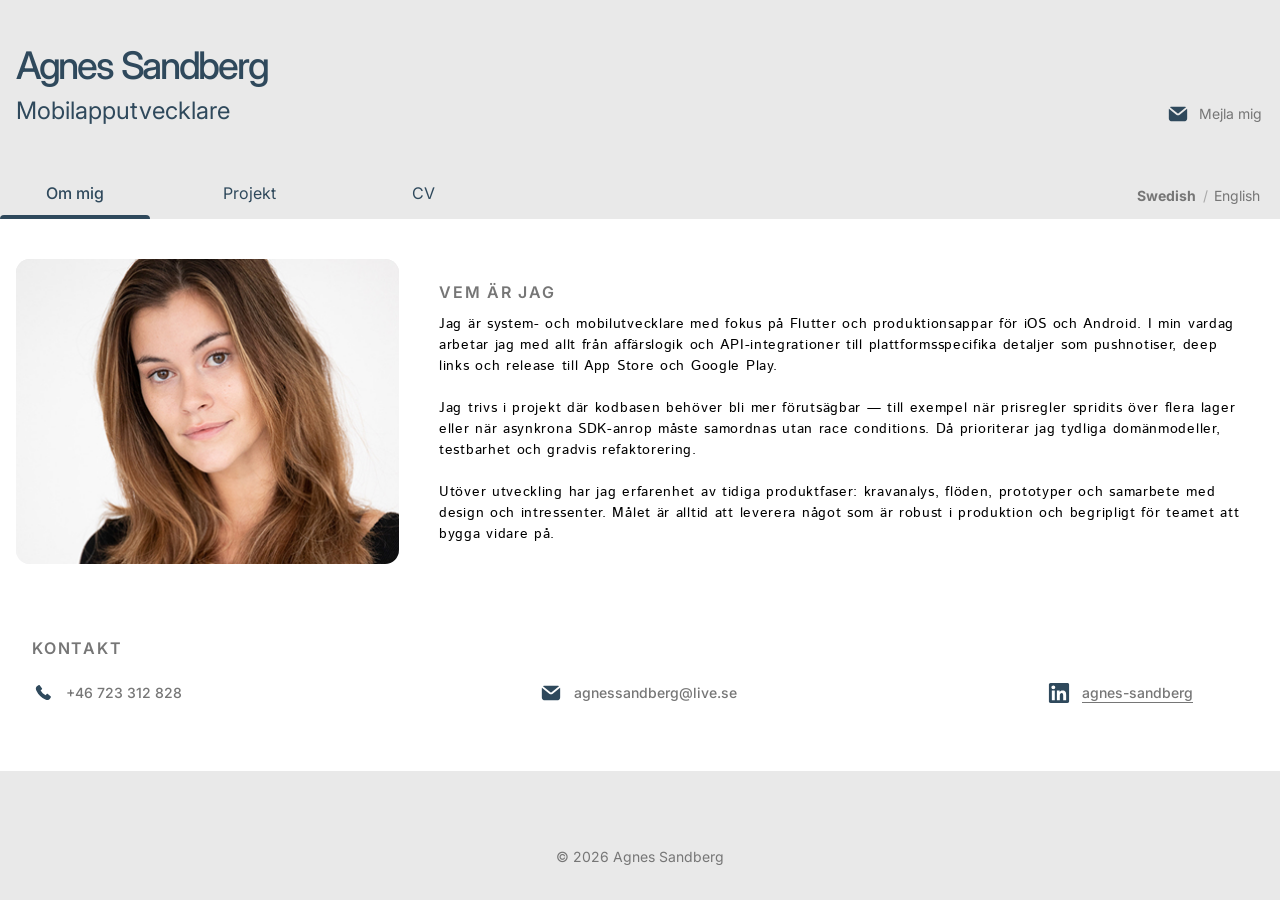
==== commit 73a9f89b: "improve mobile portfolio experience and update CVs - Refine mobile layout, sticky headers and safe-a" ====
--- a/about.html
+++ b/about.html
@@ -2,12 +2,20 @@
 <html lang="sv" data-base="./">
 <head>
   <meta charset="UTF-8">
+  <meta name="google" content="notranslate">
+  <script>
+    /* Set <html lang> from the saved language before first paint, so browsers detect the right language */
+    try {
+      var l = localStorage.getItem("portfolio-locale");
+      if (l === "en" || l === "sv") document.documentElement.lang = l;
+    } catch (e) {}
+  </script>
   <meta name="viewport" content="width=device-width, initial-scale=1.0, viewport-fit=cover">
   <meta name="color-scheme" content="light">
-  <meta name="theme-color" content="#f2f1f0" media="(prefers-color-scheme: light)">
-  <meta name="theme-color" content="#f2f1f0" media="(prefers-color-scheme: dark)">
+  <meta name="theme-color" content="#E9E9E9" media="(prefers-color-scheme: light)">
+  <meta name="theme-color" content="#E9E9E9" media="(prefers-color-scheme: dark)">
   <meta name="apple-mobile-web-app-capable" content="yes">
-  <meta name="apple-mobile-web-app-status-bar-style" content="default">
+  <meta name="apple-mobile-web-app-status-bar-style" content="black-translucent">
   <meta name="description" content="About Agnes Sandberg — mobile app developer.">
   <title>About | Agnes Sandberg</title>
   <link rel="preconnect" href="https://fonts.googleapis.com">
--- a/style.css
+++ b/style.css
@@ -1,19 +1,23 @@
 /* Design tokens */
 :root {
-  --color-bg: #fafaf8;
+  /* background colors */
+  --color-page-bg: #e9e9e9;
+  --color-body-bg: white;
+
+  /* container colors */
   --color-surface: #f0f1ef;
+
+  --color-figma-canvas: #ffffff;
+  --color-figma-band: #e9e9e9;
+
   --color-text: #252b35;
   --color-text-muted: #5a6472;
   --color-accent: #6b83b5;
-  --color-accent-soft: rgba(107, 131, 181, 0.12);
   --color-border: rgba(37, 43, 53, 0.1);
-  --color-code-bg: #eef0ed;
 
   --font-sans: "Segoe UI", system-ui, -apple-system, sans-serif;
-  --font-mono: ui-monospace, "SF Mono", Menlo, monospace;
 
   --space-xs: 0.5rem;
-  --space-sm: 0.75rem;
   --space-md: 1rem;
   --space-lg: 1.5rem;
   --space-xl: 2rem;
@@ -22,16 +26,11 @@
 
   --radius-sm: 6px;
   --radius-md: 10px;
-  --radius-lg: 16px;
 
   --container: 68rem;
   --page-max: 56rem;
-  --header-height: 5.5rem;
-  --subnav-height: 3rem;
   --color-nav: #46586d;
   --color-brand: #3d4f63;
-
-  --shadow-soft: 0 1px 2px rgba(37, 43, 53, 0.04);
 }
 
 *,
@@ -42,6 +41,7 @@
 
 html {
   scroll-behavior: smooth;
+  background-color: var(--color-page-bg);
 }
 
 body {
@@ -53,7 +53,8 @@
   font-size: 1.0625rem;
   line-height: 1.65;
   color: var(--color-text);
-  background: var(--color-bg);
+  /* background: var(--color-body-bg); */
+
   -webkit-font-smoothing: antialiased;
 }
 
@@ -122,25 +123,6 @@
   border: 0;
 }
 
-.muted {
-  color: var(--color-text-muted);
-}
-
-.eyebrow {
-  font-size: 0.8125rem;
-  font-weight: 600;
-  letter-spacing: 0.06em;
-  text-transform: uppercase;
-  color: var(--color-text-muted);
-  margin: 0 0 var(--space-xs);
-}
-
-.lead {
-  font-size: 1.2rem;
-  color: var(--color-text-muted);
-  max-width: 42rem;
-}
-
 .page-wrap {
   width: min(100% - var(--space-xl), var(--page-max));
   margin-inline: auto;
@@ -150,40 +132,10 @@
   padding-bottom: var(--space-3xl);
 }
 
-/* Site chrome (PDF layout) */
+/* Site chrome */
 .site-chrome {
   padding-top: var(--space-xl);
   margin-bottom: var(--space-2xl);
-}
-
-.site-chrome__top {
-  display: grid;
-  grid-template-columns: 1fr auto;
-  align-items: start;
-  gap: var(--space-md);
-  position: relative;
-}
-
-.site-brand__link {
-  text-decoration: none;
-  color: inherit;
-}
-
-.site-brand__name {
-  display: block;
-  font-family: Georgia, "Times New Roman", serif;
-  font-size: clamp(2.5rem, 6vw, 3.75rem);
-  font-weight: 400;
-  letter-spacing: -0.02em;
-  color: var(--color-brand);
-  line-height: 1.05;
-}
-
-.site-brand__title {
-  display: block;
-  margin-top: 0.35rem;
-  font-size: 1.05rem;
-  color: var(--color-nav);
 }
 
 .lang-switch {
@@ -212,53 +164,6 @@
   opacity: 0.55;
 }
 
-.primary-nav {
-  display: flex;
-  flex-wrap: wrap;
-  justify-content: center;
-  gap: var(--space-xl);
-  margin-top: var(--space-xl);
-}
-
-.primary-nav__link {
-  display: inline-flex;
-  align-items: center;
-  gap: 0.35rem;
-  color: var(--color-nav);
-  text-decoration: none;
-  font-size: 1.05rem;
-  padding-bottom: 0.35rem;
-  border-bottom: 2px solid transparent;
-}
-
-.primary-nav__link:hover,
-.primary-nav__link.is-active {
-  color: var(--color-text);
-  border-bottom-color: var(--color-brand);
-}
-
-.primary-nav__email-icon {
-  opacity: 0.85;
-}
-
-.site-nav__toggle {
-  display: none;
-  border: 0;
-  background: transparent;
-  padding: var(--space-xs);
-  cursor: pointer;
-  grid-column: 2;
-  justify-self: end;
-}
-
-.site-nav__toggle-bar {
-  display: block;
-  width: 1.35rem;
-  height: 2px;
-  margin: 5px 0;
-  background: var(--color-text);
-}
-
 /* Footer */
 .site-footer {
   margin-top: auto;
@@ -282,14 +187,14 @@
 
 /* ─── Figma site theme (shared: header, footer, tokens) ─── */
 html:has(body.site-theme-figma) {
-  background-color: #f2f1f0;
+  background-color: #e9e9e9;
   color-scheme: light;
 }
 
 body.site-theme-figma {
   --color-figma-slate: #2f495c;
   --color-figma-muted: #767676;
-  --color-figma-band: #f2f1f0;
+  --color-figma-band: #e9e9e9;
   --color-figma-canvas: #fff;
   --color-figma-heading-soft: rgba(0, 0, 0, 0.32);
   /* About / landing (e.g. node 1101:70): content column max 878px */
@@ -307,7 +212,7 @@
     -apple-system,
     sans-serif;
   color: var(--color-figma-slate);
-  background: var(--color-figma-canvas);
+  /* background: var(--color-figma-canvas); */
 }
 
 body.site-theme-figma .page-main {
@@ -340,7 +245,7 @@
   align-items: center;
   gap: 1.5rem;
   width: 100%;
-  background: var(--color-figma-band);
+  /* background: #e9e9e9; */
   padding-top: 1.1875rem;
 }
 
@@ -615,8 +520,12 @@
   max-width: var(--figma-layout-max);
 }
 
-.site-footer__inner { flex-wrap: wrap; }
-.site-footer .contact-row { margin-bottom: 0.75rem; }
+.site-footer__inner {
+  flex-wrap: wrap;
+}
+.site-footer .contact-row {
+  margin-bottom: 0.75rem;
+}
 
 body.site-theme-figma .site-footer__copy {
   font-size: 0.875rem;
@@ -624,161 +533,7 @@
   width: 100%;
 }
 
-/* About page (legacy layout for any future non–landing about views) */
-body:not(.site-theme-figma) .about-intro {
-  display: grid;
-  gap: var(--space-xl);
-  margin-bottom: var(--space-2xl);
-}
-
-@media (min-width: 768px) {
-  body:not(.site-theme-figma) .about-intro {
-    grid-template-columns: 220px 1fr;
-    align-items: start;
-  }
-}
-
-body:not(.site-theme-figma) .about-intro__photo {
-  width: 100%;
-  max-width: 220px;
-  border-radius: var(--radius-md);
-  object-fit: cover;
-}
-
-body:not(.site-theme-figma) .about-intro__bio p {
-  font-size: 0.8125rem;
-  line-height: 1.7;
-  color: var(--color-text);
-}
-
-body:not(.site-theme-figma) .about-section {
-  margin-bottom: var(--space-2xl);
-  padding-top: var(--space-lg);
-  border-top: 1px solid var(--color-border);
-}
-
-body:not(.site-theme-figma) .about-section--tools {
-  border-top: 0;
-  padding-top: 0;
-}
-
-body:not(.site-theme-figma) .section-label {
-  font-size: 0.8125rem;
-  font-weight: 400;
-  color: var(--color-text-muted);
-  margin-bottom: var(--space-lg);
-}
-
-body:not(.site-theme-figma) .contact-row {
-  display: grid;
-  gap: var(--space-md);
-}
-
-@media (min-width: 640px) {
-  body:not(.site-theme-figma) .contact-row {
-    grid-template-columns: repeat(3, 1fr);
-  }
-}
-
-body:not(.site-theme-figma) .contact-item {
-  box-sizing: border-box;
-  min-width: 200px;
-  max-width: 100%;
-  display: inline-flex;
-  flex-direction: row;
-  flex-wrap: nowrap;
-  align-items: center;
-  gap: var(--space-sm);
-  color: var(--color-text);
-  text-decoration: none;
-  font-size: 0.8125rem;
-}
-
-body:not(.site-theme-figma) .contact-item img {
-  flex-shrink: 0;
-}
-
-body:not(.site-theme-figma) .contact-item span {
-  min-width: 0;
-  word-break: break-word;
-}
-
-body:not(.site-theme-figma) .contact-item:hover {
-  color: var(--color-accent);
-}
-
-body:not(.site-theme-figma) .skill-columns {
-  display: grid;
-  gap: var(--space-lg);
-}
-
-@media (min-width: 640px) {
-  body:not(.site-theme-figma) .skill-columns {
-    grid-template-columns: 1fr 1fr;
-    gap: var(--space-2xl);
-  }
-}
-
-.skill-column {
-  list-style: none;
-  padding: 0;
-  margin: 0;
-}
-
-body:not(.site-theme-figma) .skill-row {
-  display: grid;
-  grid-template-columns: 40px 1fr auto;
-  align-items: center;
-  gap: var(--space-sm);
-  margin-bottom: 0.85rem;
-  font-size: 0.8125rem;
-}
-
-body:not(.site-theme-figma) .skill-row__icon {
-  width: 40px;
-  height: 40px;
-  border-radius: 6px;
-  object-fit: contain;
-  flex-shrink: 0;
-  /* Figma exports often embed PNGs inside SVG — larger slot = less upscaling blur */
-}
-
-body:not(.site-theme-figma) .skill-dots {
-  display: inline-flex;
-  gap: 0.2rem;
-}
-
-body:not(.site-theme-figma) .skill-dots__dot {
-  width: 0.45rem;
-  height: 0.45rem;
-  border-radius: 50%;
-  border: 1px solid var(--color-nav);
-  background: transparent;
-}
-
-body:not(.site-theme-figma) .skill-dots__dot.is-filled {
-  background: var(--color-nav);
-}
-
-body:not(.site-theme-figma) .tools-row {
-  display: flex;
-  flex-wrap: wrap;
-  gap: var(--space-md);
-  list-style: none;
-  padding: 0;
-  margin: 0;
-  align-items: center;
-}
-
-body:not(.site-theme-figma) .tool-icon__object,
-body:not(.site-theme-figma) .tool-icon__img {
-  width: 3rem;
-  height: 3rem;
-  display: block;
-  pointer-events: none;
-  object-fit: contain;
-}
-
+/* CV PDF preview */
 .cv-preview__pages {
   display: flex;
   flex-direction: column;
@@ -977,79 +732,6 @@
     border-color 0.15s ease;
 }
 
-.btn--primary {
-  background: var(--color-accent);
-  color: #fff;
-}
-
-.btn--primary:hover {
-  background: #5a739f;
-  color: #fff;
-}
-
-.btn--ghost {
-  background: transparent;
-  color: var(--color-text);
-  border-color: var(--color-border);
-}
-
-.btn--ghost:hover {
-  border-color: var(--color-accent);
-  color: var(--color-accent);
-}
-
-.btn--store {
-  background: var(--color-bg);
-  color: var(--color-text);
-  border-color: var(--color-border);
-  box-shadow: var(--shadow-soft);
-}
-
-.btn--store:hover {
-  border-color: var(--color-accent);
-}
-
-.store-links {
-  display: flex;
-  flex-wrap: wrap;
-  gap: var(--space-sm);
-  margin-top: var(--space-md);
-}
-
-/* Hero */
-.page-hero {
-  padding: var(--space-3xl) 0 var(--space-2xl);
-}
-
-.page-hero--compact {
-  padding-bottom: var(--space-lg);
-}
-
-.hero-actions {
-  display: flex;
-  flex-wrap: wrap;
-  gap: var(--space-sm);
-  margin-top: var(--space-lg);
-}
-
-/* Sections */
-.section {
-  padding: var(--space-2xl) 0;
-}
-
-.section--surface {
-  background: var(--color-surface);
-}
-
-.section__header {
-  margin-bottom: var(--space-xl);
-  max-width: 40rem;
-}
-
-.section__header p:last-child {
-  margin-bottom: 0;
-}
-
 /* Tags */
 .tag-list {
   display: flex;
@@ -1071,279 +753,6 @@
   color: var(--color-text-muted);
 }
 
-.highlight-list {
-  margin-top: var(--space-md);
-}
-
-.highlight-list li {
-  margin-bottom: var(--space-sm);
-}
-
-.highlight-list li::marker {
-  color: var(--color-accent);
-}
-
-/* Project case study */
-.project-hero {
-  padding: var(--space-2xl) 0 var(--space-lg);
-}
-
-.project-hero__meta {
-  display: flex;
-  flex-wrap: wrap;
-  gap: var(--space-sm) var(--space-lg);
-  color: var(--color-text-muted);
-  font-size: 0.9375rem;
-  margin-bottom: var(--space-md);
-}
-
-.project-subnav {
-  position: sticky;
-  top: 0;
-  z-index: 40;
-  background: rgba(250, 250, 248, 0.95);
-  backdrop-filter: blur(8px);
-  border-bottom: 1px solid var(--color-border);
-}
-
-.project-subnav__inner {
-  display: flex;
-  gap: var(--space-md);
-  overflow-x: auto;
-  padding-block: var(--space-sm);
-  scrollbar-width: none;
-}
-
-.project-subnav__inner::-webkit-scrollbar {
-  display: none;
-}
-
-.project-subnav__link {
-  flex: 0 0 auto;
-  padding: 0.35rem 0;
-  font-size: 0.875rem;
-  font-weight: 550;
-  color: var(--color-text-muted);
-  text-decoration: none;
-  white-space: nowrap;
-  border-bottom: 2px solid transparent;
-}
-
-.project-subnav__link:hover,
-.project-subnav__link.is-active {
-  color: var(--color-text);
-  border-bottom-color: var(--color-accent);
-}
-
-.case-section {
-  padding: var(--space-2xl) 0;
-  scroll-margin-top: calc(var(--header-height) + var(--subnav-height) + 0.5rem);
-}
-
-.case-section:nth-child(even) {
-  background: var(--color-surface);
-}
-
-.case-section__inner {
-  display: grid;
-  gap: var(--space-xl);
-}
-
-@media (min-width: 960px) {
-  .case-section__inner--split {
-    grid-template-columns: minmax(0, 1fr) minmax(0, 1fr);
-    align-items: start;
-  }
-}
-
-.case-block {
-  max-width: 42rem;
-}
-
-.case-block--wide {
-  max-width: none;
-}
-
-.case-block h3 {
-  margin-top: var(--space-xl);
-}
-
-.case-block h3:first-child {
-  margin-top: 0;
-}
-
-/* Code */
-pre {
-  margin: var(--space-md) 0 var(--space-lg);
-  padding: var(--space-md) var(--space-lg);
-  overflow-x: auto;
-  border-radius: var(--radius-md);
-  background: var(--color-code-bg);
-  border: 1px solid var(--color-border);
-  font-family: var(--font-mono);
-  font-size: 0.8125rem;
-  line-height: 1.55;
-}
-
-code {
-  font-family: var(--font-mono);
-  font-size: 0.9em;
-}
-
-p code,
-li code {
-  padding: 0.1em 0.35em;
-  border-radius: 4px;
-  background: var(--color-code-bg);
-}
-
-/* Carousel */
-.carousel {
-  max-width: 52rem;
-}
-
-.carousel__viewport {
-  position: relative;
-  border-radius: var(--radius-lg);
-  overflow: hidden;
-  background: var(--color-surface);
-}
-
-.carousel__slide {
-  display: none;
-  margin: 0;
-}
-
-.carousel__slide.is-active {
-  display: block;
-}
-
-.carousel__slide img {
-  width: 100%;
-  max-height: 28rem;
-  object-fit: contain;
-  margin-inline: auto;
-  background: #fff;
-}
-
-.carousel__controls {
-  display: flex;
-  align-items: center;
-  justify-content: center;
-  gap: var(--space-md);
-  margin-top: var(--space-md);
-}
-
-.carousel__btn {
-  border: 1px solid var(--color-border);
-  background: var(--color-bg);
-  color: var(--color-text);
-  width: 2.25rem;
-  height: 2.25rem;
-  border-radius: var(--radius-sm);
-  cursor: pointer;
-  font-size: 1.25rem;
-  line-height: 1;
-}
-
-.carousel__btn:hover {
-  border-color: var(--color-accent);
-}
-
-.carousel__dots {
-  display: flex;
-  gap: var(--space-xs);
-}
-
-.carousel__dot {
-  width: 0.5rem;
-  height: 0.5rem;
-  border-radius: 50%;
-  border: 0;
-  padding: 0;
-  background: var(--color-border);
-  cursor: pointer;
-}
-
-.carousel__dot.is-active {
-  background: var(--color-accent);
-}
-
-/* About / contact */
-.info-grid {
-  display: grid;
-  gap: var(--space-xl);
-}
-
-@media (min-width: 768px) {
-  .info-grid {
-    grid-template-columns: 1.2fr 0.8fr;
-  }
-}
-
-.info-panel {
-  padding: var(--space-xl);
-  border-radius: var(--radius-lg);
-  background: var(--color-surface);
-}
-
-.info-panel h2 {
-  font-size: 1.125rem;
-  margin-bottom: var(--space-md);
-}
-
-.info-panel ul {
-  list-style: none;
-  padding: 0;
-}
-
-.info-panel li {
-  margin-bottom: var(--space-sm);
-}
-
-.skill-groups {
-  display: grid;
-  gap: var(--space-lg);
-}
-
-@media (min-width: 640px) {
-  .skill-groups {
-    grid-template-columns: repeat(2, 1fr);
-  }
-}
-
-.skill-group h3 {
-  font-size: 1rem;
-  margin-bottom: var(--space-sm);
-}
-
-/* Mobile nav */
-@media (max-width: 720px) {
-  body:not(.site-theme-figma) .site-nav__toggle {
-    display: block;
-  }
-
-  body:not(.site-theme-figma) .site-chrome__top {
-    grid-template-columns: 1fr auto;
-  }
-
-  body:not(.site-theme-figma) .primary-nav {
-    display: none;
-    flex-direction: column;
-    align-items: stretch;
-    gap: var(--space-sm);
-    padding: var(--space-md) 0;
-  }
-
-  body:not(.site-theme-figma) .primary-nav.is-open {
-    display: flex;
-  }
-
-  body:not(.site-theme-figma) .primary-nav__link {
-    justify-content: center;
-  }
-}
-
 /* ——— View transitions (sidor & språk) ——— */
 @view-transition {
   navigation: auto;
@@ -1415,6 +824,8 @@
 /* ═══ Page bodies: About, Projects, CV (Figma "Bodies") ═══
    Mobile first; one breakpoint at 900px. All text lives in javascript/content.js. */
 body.site-theme-figma {
+  /* Where the pinned project header rests (mobile): clear of the status bar, with a little space above */
+  --stick-top: calc(env(safe-area-inset-top, 0px) + 1rem);
   --font-heading: "Google Sans Flex", Inter, system-ui, sans-serif;
   --tap: 2.75rem; /* 44px minimum touch target */
   --card-radius: 1.25rem;
@@ -1424,7 +835,9 @@
     0 1px 4px rgba(116, 116, 116, 0.12), 0 6px 12px rgba(59, 60, 57, 0.04);
 }
 
-body.site-theme-figma .page-main { background: #fff; }
+body.site-theme-figma .page-main {
+  background: var(--color-body-bg);
+}
 
 body.site-theme-figma .page-main {
   padding-block: 1.5rem 3rem;
@@ -1432,15 +845,6 @@
 
 body.site-theme-figma .page-wrap {
   margin-inline: auto;
-}
-
-.page-heading {
-  font-family: var(--font-heading);
-  font-weight: 500;
-  font-size: 1.5rem;
-  line-height: 1.2;
-  margin: 0 0 0.75rem;
-  color: var(--color-figma-slate);
 }
 
 /* Solid pill button (CV download, website link) */
@@ -1478,11 +882,20 @@
   max-width: 84.4375rem; /* 1351px */
   width: 100%;
 }
-body.site-theme-figma[data-page="about"] .page-main { padding-block: 2.5rem; }
-
-.about-page { display: flex; flex-direction: column; gap: 3.6875rem; /* 59px */ }
+body.site-theme-figma[data-page="about"] .page-main {
+  padding-block: 2.5rem;
+}
+
+.about-page {
+  display: flex;
+  flex-direction: column;
+  gap: 3.6875rem; /* 59px */
+}
 .about-page__letter {
-  display: flex; flex-direction: column; align-items: center; gap: 1.5rem;
+  display: flex;
+  flex-direction: column;
+  align-items: center;
+  gap: 1.5rem;
 }
 .about-page__photo {
   box-sizing: border-box;
@@ -1490,7 +903,7 @@
   width: 100%;
   min-width: 19.0625rem; /* 305px */
   max-width: 23.9375rem; /* 383px */
-  height: 19.0625rem;    /* 305px, constant: only the width changes (cropped from the left) */
+  height: 19.0625rem; /* 305px, constant: only the width changes (cropped from the left) */
   object-fit: cover;
   object-position: right center;
   border-radius: 0.875rem; /* 14px */
@@ -1500,7 +913,9 @@
   width: 100%;
   min-width: 12.5rem; /* 200px */
   box-sizing: border-box;
-  display: flex; flex-direction: column; gap: 0.75rem;
+  display: flex;
+  flex-direction: column;
+  gap: 0.75rem;
   padding: 1rem 1rem 0.75rem;
 }
 .section-heading {
@@ -1521,16 +936,31 @@
   letter-spacing: 0.05em; /* 0.7px */
   color: #000;
 }
-.about-page__text p { margin: 0 0 1.5em; }
-.about-page__text p:last-child { margin-bottom: 0; }
-
-.about-page__contact { display: flex; flex-direction: column; gap: 0.75rem; padding: 1rem; }
+.about-page__text p {
+  margin: 0 0 1.5em;
+}
+.about-page__text p:last-child {
+  margin-bottom: 0;
+}
+
+.about-page__contact {
+  display: flex;
+  flex-direction: column;
+  gap: 0.75rem;
+  padding: 1rem;
+}
 .contact-row {
-  display: flex; flex-wrap: wrap; justify-content: space-between; gap: 0.75rem 1rem; width: 100%;
+  display: flex;
+  flex-wrap: wrap;
+  justify-content: space-between;
+  gap: 0.75rem 1rem;
+  width: 100%;
 }
 .contact-item {
   box-sizing: border-box;
-  display: inline-flex; align-items: center; gap: 0.75rem;
+  display: inline-flex;
+  align-items: center;
+  gap: 0.75rem;
   min-width: 12.5rem; /* 200px */
   min-height: var(--tap);
   padding-block: 0.625rem;
@@ -1541,9 +971,18 @@
   text-decoration: none;
   white-space: nowrap;
 }
-.contact-item img { width: 1.375rem; height: 1.375rem; flex-shrink: 0; }
-.contact-item--linkedin span { text-decoration: underline; text-underline-position: from-font; }
-.contact-item:hover { color: var(--color-figma-slate); }
+.contact-item img {
+  width: 1.375rem;
+  height: 1.375rem;
+  flex-shrink: 0;
+}
+.contact-item--linkedin span {
+  text-decoration: underline;
+  text-underline-position: from-font;
+}
+.contact-item:hover {
+  color: var(--color-figma-slate);
+}
 
 /* ── Projects ── */
 .projects-list {
@@ -1553,22 +992,102 @@
 }
 
 .project-card {
+  /* Mobile: the card's visual box lives on ::before so it can be cut away on its own
+     (see the scroll-driven clip below), while the header draws the card's top edge itself. */
+  position: relative;
+  isolation: isolate;
   display: grid;
   gap: 1rem;
   grid-template-columns: minmax(0, 1fr);
-  grid-template-areas: "head" "visual" "role" "tags" "copy";
   padding: 0.75rem;
+  border: 0.5px solid transparent;
+  border-radius: var(--card-radius);
+  box-sizing: border-box;
+  scroll-margin-top: var(--stick-top);
+}
+.project-card::before {
+  content: "";
+  position: absolute;
+  inset: -0.5px;
+  z-index: -1;
+  box-sizing: border-box;
   border-radius: var(--card-radius);
   background: #fff;
   border: var(--card-border);
   box-shadow: var(--card-shadow);
-  box-sizing: border-box;
+  pointer-events: none;
+}
+.project-card__body {
+  display: grid;
+  gap: 1rem;
+  grid-template-columns: minmax(0, 1fr);
+  grid-template-areas: "visual" "role" "tags" "copy";
 }
 .project-card__head {
-  grid-area: head;
   display: flex;
   align-items: center;
   gap: 0.75rem;
+  /* Mobile: the project name stays pinned while the card content scrolls beneath it */
+  position: sticky;
+  top: var(--stick-top);
+  z-index: 2;
+  align-self: start;
+  margin: calc(-0.75rem - 0.5px) calc(-0.75rem - 0.5px) 0;
+  padding: 0.75rem;
+  background: #fff;
+  border: var(--card-border);
+  border-bottom: 0;
+  border-radius: var(--card-radius) var(--card-radius) 0 0;
+  /* Un-pinned: no shadow below the header (it would show as a line between header and card) */
+  clip-path: inset(-40px -40px 0 -40px);
+  cursor: pointer;
+}
+.project-card__head.is-stuck {
+  clip-path: none;
+}
+/* The header's shadow */
+.project-card__head::after {
+  content: "";
+  position: absolute;
+  inset: 0;
+  z-index: -1;
+  border-radius: var(--card-radius) var(--card-radius) 0 0;
+  box-shadow: var(--card-shadow);
+  pointer-events: none;
+}
+
+/* Scroll-driven clip (Safari 26+, Chrome): everything that scrolls up past the pinned header is
+   cut away at the header's lower edge, so the page background shows above the header.
+   The animations run on the scroll position itself, so they are always in step with the pinned
+   header. main.js supplies the measurements: --card-h, --head-h and --body-h. */
+@keyframes project-card-layer-clip {
+  from {
+    clip-path: inset(0px -40px -40px -40px);
+  }
+  to {
+    clip-path: inset(var(--card-h, 0px) -40px -40px -40px);
+  }
+}
+@keyframes project-card-body-clip {
+  from {
+    clip-path: inset(0px -8px -8px -8px);
+  }
+  to {
+    clip-path: inset(var(--body-h, 0px) -8px -8px -8px);
+  }
+}
+@supports (animation-timeline: view()) {
+  .project-card::before {
+    animation: project-card-layer-clip linear both;
+    animation-timeline: view(block var(--stick-top) 0px);
+    animation-range: exit calc(100% - var(--card-h, 0px) - var(--head-h, 0px))
+      exit calc(100% - var(--head-h, 0px));
+  }
+  .project-card__body {
+    animation: project-card-body-clip linear both;
+    animation-timeline: view(block calc(var(--stick-top) + var(--head-h, 0px)) 0px);
+    animation-range: exit calc(100% - var(--body-h, 0px)) exit 100%;
+  }
 }
 .project-card__logo {
   width: 2.8125rem;
@@ -1634,13 +1153,6 @@
 .project-card__bullets li + li {
   margin-top: 0.375rem;
 }
-.project-card__case {
-  display: inline-flex;
-  align-items: center;
-  min-height: var(--tap);
-  color: var(--color-figma-slate);
-  font-weight: 500;
-}
 
 .store-badges {
   display: flex;
@@ -1679,12 +1191,24 @@
   max-width: 84.4375rem; /* 1351px, same column as About */
   width: 100%;
 }
-body.site-theme-figma[data-page="cv"] .page-main { padding-block: 2.5rem; }
-
-.cv-page { display: flex; flex-direction: column; gap: 3rem; }
+body.site-theme-figma[data-page="cv"] .page-main {
+  padding-block: 2.5rem;
+}
+
+.cv-page {
+  display: flex;
+  flex-direction: column;
+  gap: 3rem;
+}
 .cv-resume,
-.cv-areas { display: flex; flex-direction: column; gap: 1rem; }
-.cv-resume { align-items: stretch; }
+.cv-areas {
+  display: flex;
+  flex-direction: column;
+  gap: 1rem;
+}
+.cv-resume {
+  align-items: stretch;
+}
 
 .cv-resume__thumbnail {
   all: unset;
@@ -1697,9 +1221,18 @@
   overflow: hidden;
   box-shadow: var(--card-shadow);
 }
-.cv-resume__thumbnail:focus-visible { outline: 2px solid var(--color-figma-slate); outline-offset: 3px; }
-.cv-resume__thumbnail-frame { display: block; }
-.cv-resume__thumbnail-img { display: block; width: 100%; height: auto; }
+.cv-resume__thumbnail:focus-visible {
+  outline: 2px solid var(--color-figma-slate);
+  outline-offset: 3px;
+}
+.cv-resume__thumbnail-frame {
+  display: block;
+}
+.cv-resume__thumbnail-img {
+  display: block;
+  width: 100%;
+  height: auto;
+}
 .cv-resume__download {
   align-self: center;
   width: 100%;
@@ -1724,7 +1257,11 @@
   border: var(--card-border);
   box-shadow: var(--card-shadow);
 }
-.cv-area-card__head { display: flex; align-items: center; gap: 1rem; }
+.cv-area-card__head {
+  display: flex;
+  align-items: center;
+  gap: 1rem;
+}
 .cv-area-card__glyph {
   flex: none;
   width: 1.375rem;
@@ -1755,7 +1292,9 @@
 @media (min-width: 900px) {
   /* About: photo beside text from 900px */
   .cv-resume__thumbnail,
-  .cv-resume__download { align-self: flex-start; }
+  .cv-resume__download {
+    align-self: flex-start;
+  }
   /* CV: PDF on the left, tech stack fills the rest */
   .cv-page {
     display: grid;
@@ -1766,15 +1305,20 @@
   .cv-areas__grid {
     grid-template-columns: repeat(auto-fit, minmax(min(15rem, 100%), 1fr));
   }
-  .about-page__letter { flex-direction: row; justify-content: center; }
-  .about-page__photo { flex: 1 1 0; width: auto; }
-  .about-page__bio { flex: 1 1 0; width: auto; }
+  .about-page__letter {
+    flex-direction: row;
+    justify-content: center;
+  }
+  .about-page__photo {
+    flex: 1 1 0;
+    width: auto;
+  }
+  .about-page__bio {
+    flex: 1 1 0;
+    width: auto;
+  }
   body.site-theme-figma .page-main {
     padding-block: 2.5rem 4rem;
-  }
-  .page-heading {
-    font-size: 1.875rem;
-    margin-bottom: 1rem;
   }
   .project-card {
     grid-template-columns: minmax(0, 1fr) minmax(0, 22.375rem);
@@ -1782,9 +1326,34 @@
     grid-template-rows: auto auto auto 1fr;
     column-gap: 2.5rem;
     padding: 2rem;
+    background: #fff;
+    border: var(--card-border);
+    box-shadow: var(--card-shadow);
+  }
+  .project-card::before {
+    display: none;
+  }
+  .project-card__body {
+    display: contents;
+    animation: none;
   }
   .project-card__title {
     font-size: 1.875rem;
+  }
+  .project-card__head {
+    grid-area: head;
+    position: static;
+    cursor: auto;
+    margin: 0;
+    padding: 0;
+    border: 0;
+    background: none;
+    box-shadow: none;
+    border-radius: 0;
+    clip-path: none;
+  }
+  .project-card__head::after {
+    display: none;
   }
   .project-card__period {
     font-size: 0.875rem;
@@ -1798,5 +1367,4 @@
   .project-card__visual .btn--solid {
     font-size: inherit;
   }
-
-}
+}
